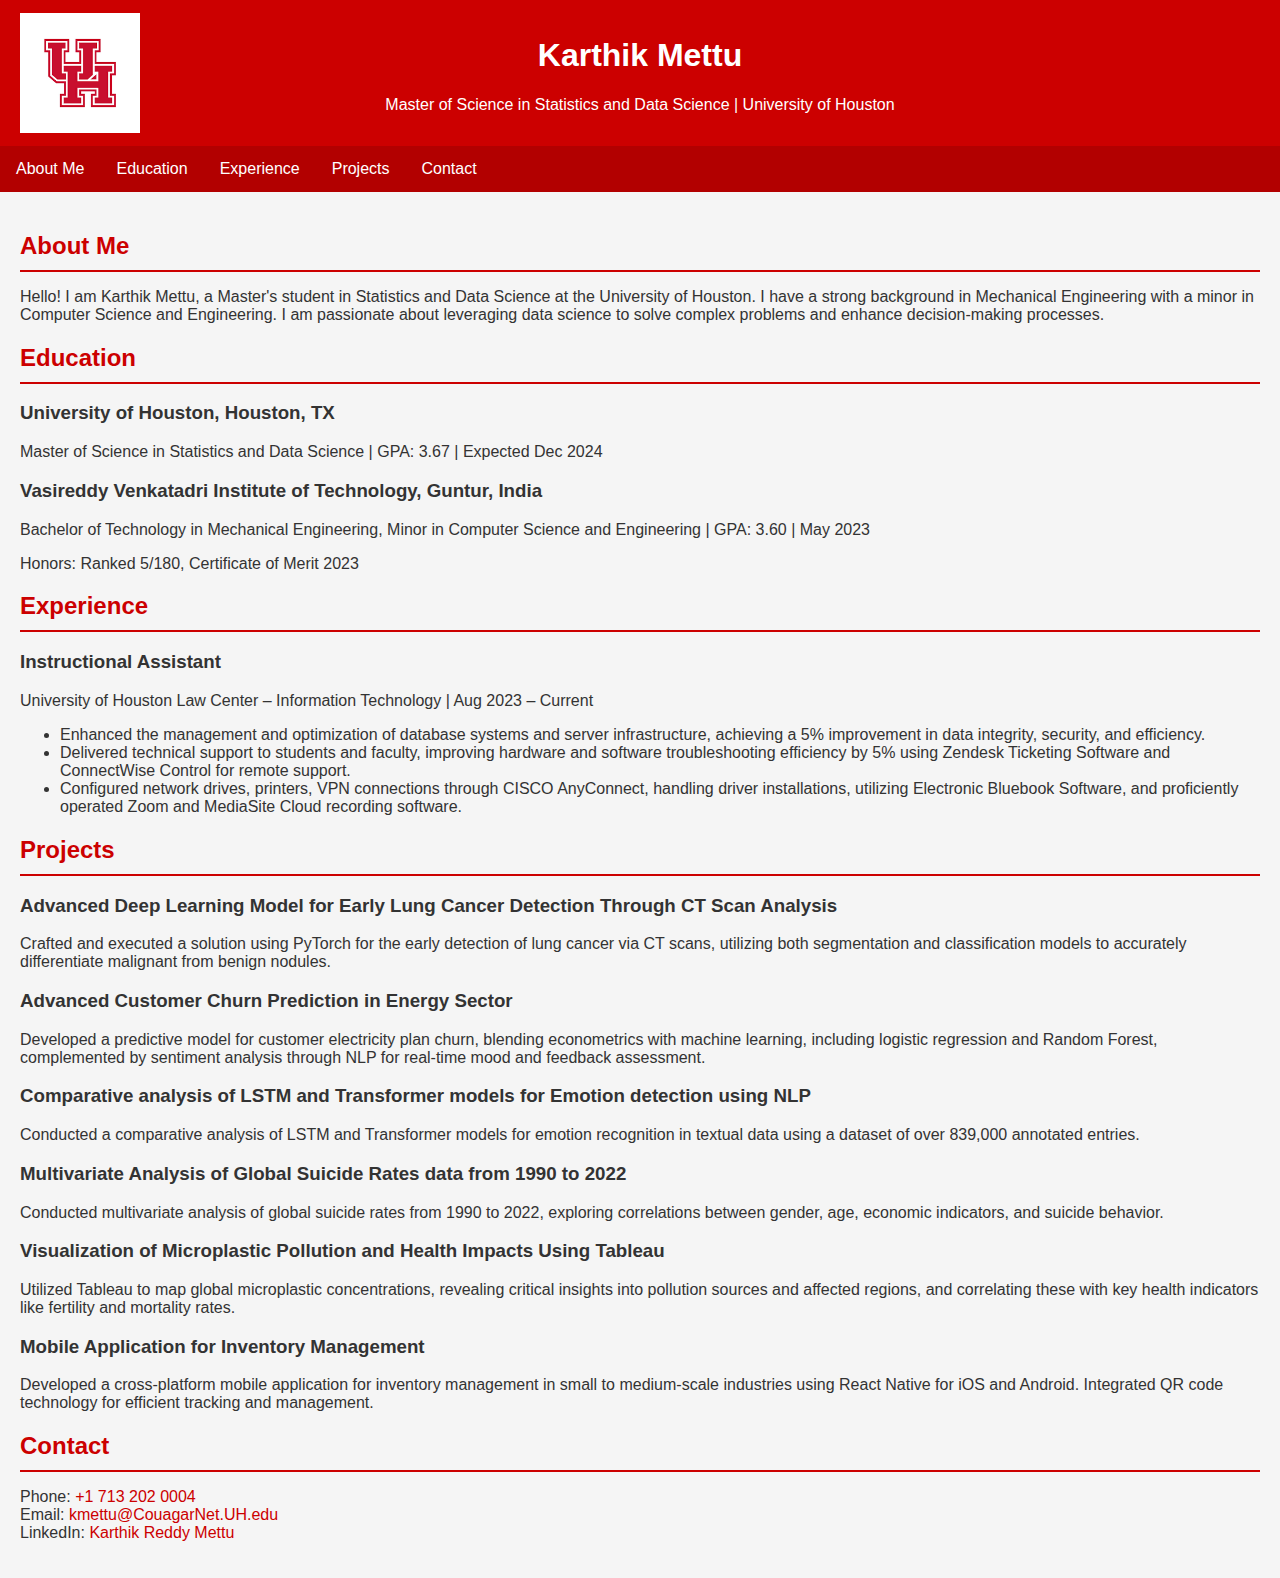
==== index.html @ f7487ea2 "Update index.html" ====
<!DOCTYPE html>
<html lang="en">
<head>
    <meta charset="UTF-8">
    <meta name="viewport" content="width=device-width, initial-scale=1.0">
    <title>Karthik Mettu - Personal Webpage</title>
    <style>
        body {
            font-family: Arial, sans-serif;
            margin: 0;
            padding: 0;
            background-color: #f5f5f5;
            color: #333;
        }
        header {
            background-color: #cc0000;
            color: #fff;
            padding: 1em 0;
            text-align: center;
            position: relative;
        }
        header img {
            max-width: 120px;
            position: absolute;
            left: 20px;
            top: 50%;
            transform: translateY(-50%);
        }
        nav {
            background-color: #b20000;
            overflow: hidden;
        }
        nav a {
            float: left;
            display: block;
            color: #fff;
            text-align: center;
            padding: 14px 16px;
            text-decoration: none;
        }
        nav a:hover {
            background-color: #dd0000;
        }
        .container {
            padding: 20px;
        }
        .section-title {
            color: #cc0000;
            border-bottom: 2px solid #cc0000;
            padding-bottom: 10px;
            margin-bottom: 10px;
        }
        .contact-info a {
            color: #cc0000;
            text-decoration: none;
        }
        .contact-info a:hover {
            text-decoration: underline;
        }
    </style>
</head>
<body>
    <header>
        <img src="/UH_LOGO.png" alt="University of Houston Logo">
        <h1>Karthik Mettu</h1>
        <p>Master of Science in Statistics and Data Science | University of Houston</p>
    </header>
    <nav>
        <a href="#about">About Me</a>
        <a href="#education">Education</a>
        <a href="#experience">Experience</a>
        <a href="#projects">Projects</a>
        <a href="#contact">Contact</a>
    </nav>
    <div class="container">
        <section id="about">
            <h2 class="section-title">About Me</h2>
            <p>Hello! I am Karthik Mettu, a Master's student in Statistics and Data Science at the University of Houston. I have a strong background in Mechanical Engineering with a minor in Computer Science and Engineering. I am passionate about leveraging data science to solve complex problems and enhance decision-making processes.</p>
        </section>
        <section id="education">
            <h2 class="section-title">Education</h2>
            <h3>University of Houston, Houston, TX</h3>
            <p>Master of Science in Statistics and Data Science | GPA: 3.67 | Expected Dec 2024</p>
            <h3>Vasireddy Venkatadri Institute of Technology, Guntur, India</h3>
            <p>Bachelor of Technology in Mechanical Engineering, Minor in Computer Science and Engineering | GPA: 3.60 | May 2023</p>
            <p>Honors: Ranked 5/180, Certificate of Merit 2023</p>
        </section>
        <section id="experience">
            <h2 class="section-title">Experience</h2>
            <h3>Instructional Assistant</h3>
            <p>University of Houston Law Center – Information Technology | Aug 2023 – Current</p>
            <ul>
                <li>Enhanced the management and optimization of database systems and server infrastructure, achieving a 5% improvement in data integrity, security, and efficiency.</li>
                <li>Delivered technical support to students and faculty, improving hardware and software troubleshooting efficiency by 5% using Zendesk Ticketing Software and ConnectWise Control for remote support.</li>
                <li>Configured network drives, printers, VPN connections through CISCO AnyConnect, handling driver installations, utilizing Electronic Bluebook Software, and proficiently operated Zoom and MediaSite Cloud recording software.</li>
            </ul>
        </section>
        <section id="projects">
            <h2 class="section-title">Projects</h2>
            <h3>Advanced Deep Learning Model for Early Lung Cancer Detection Through CT Scan Analysis</h3>
            <p>Crafted and executed a solution using PyTorch for the early detection of lung cancer via CT scans, utilizing both segmentation and classification models to accurately differentiate malignant from benign nodules.</p>
            <h3>Advanced Customer Churn Prediction in Energy Sector</h3>
            <p>Developed a predictive model for customer electricity plan churn, blending econometrics with machine learning, including logistic regression and Random Forest, complemented by sentiment analysis through NLP for real-time mood and feedback assessment.</p>
            <h3>Comparative analysis of LSTM and Transformer models for Emotion detection using NLP</h3>
            <p>Conducted a comparative analysis of LSTM and Transformer models for emotion recognition in textual data using a dataset of over 839,000 annotated entries.</p>
            <h3>Multivariate Analysis of Global Suicide Rates data from 1990 to 2022</h3>
            <p>Conducted multivariate analysis of global suicide rates from 1990 to 2022, exploring correlations between gender, age, economic indicators, and suicide behavior.</p>
            <h3>Visualization of Microplastic Pollution and Health Impacts Using Tableau</h3>
            <p>Utilized Tableau to map global microplastic concentrations, revealing critical insights into pollution sources and affected regions, and correlating these with key health indicators like fertility and mortality rates.</p>
            <h3>Mobile Application for Inventory Management</h3>
            <p>Developed a cross-platform mobile application for inventory management in small to medium-scale industries using React Native for iOS and Android. Integrated QR code technology for efficient tracking and management.</p>
        </section>
        <section id="contact">
            <h2 class="section-title">Contact</h2>
            <p class="contact-info">
                Phone: <a href="tel:+17132020004">+1 713 202 0004</a><br>
                Email: <a href="mailto:kmettu@CouagarNet.UH.edu">kmettu@CouagarNet.UH.edu</a><br>
                LinkedIn: <a href="https://www.linkedin.com/in/karthik-reddy-mettu-62b419192/" target="_blank">Karthik Reddy Mettu</a>
            </p>
        </section>
    </div>
</body>
</html>
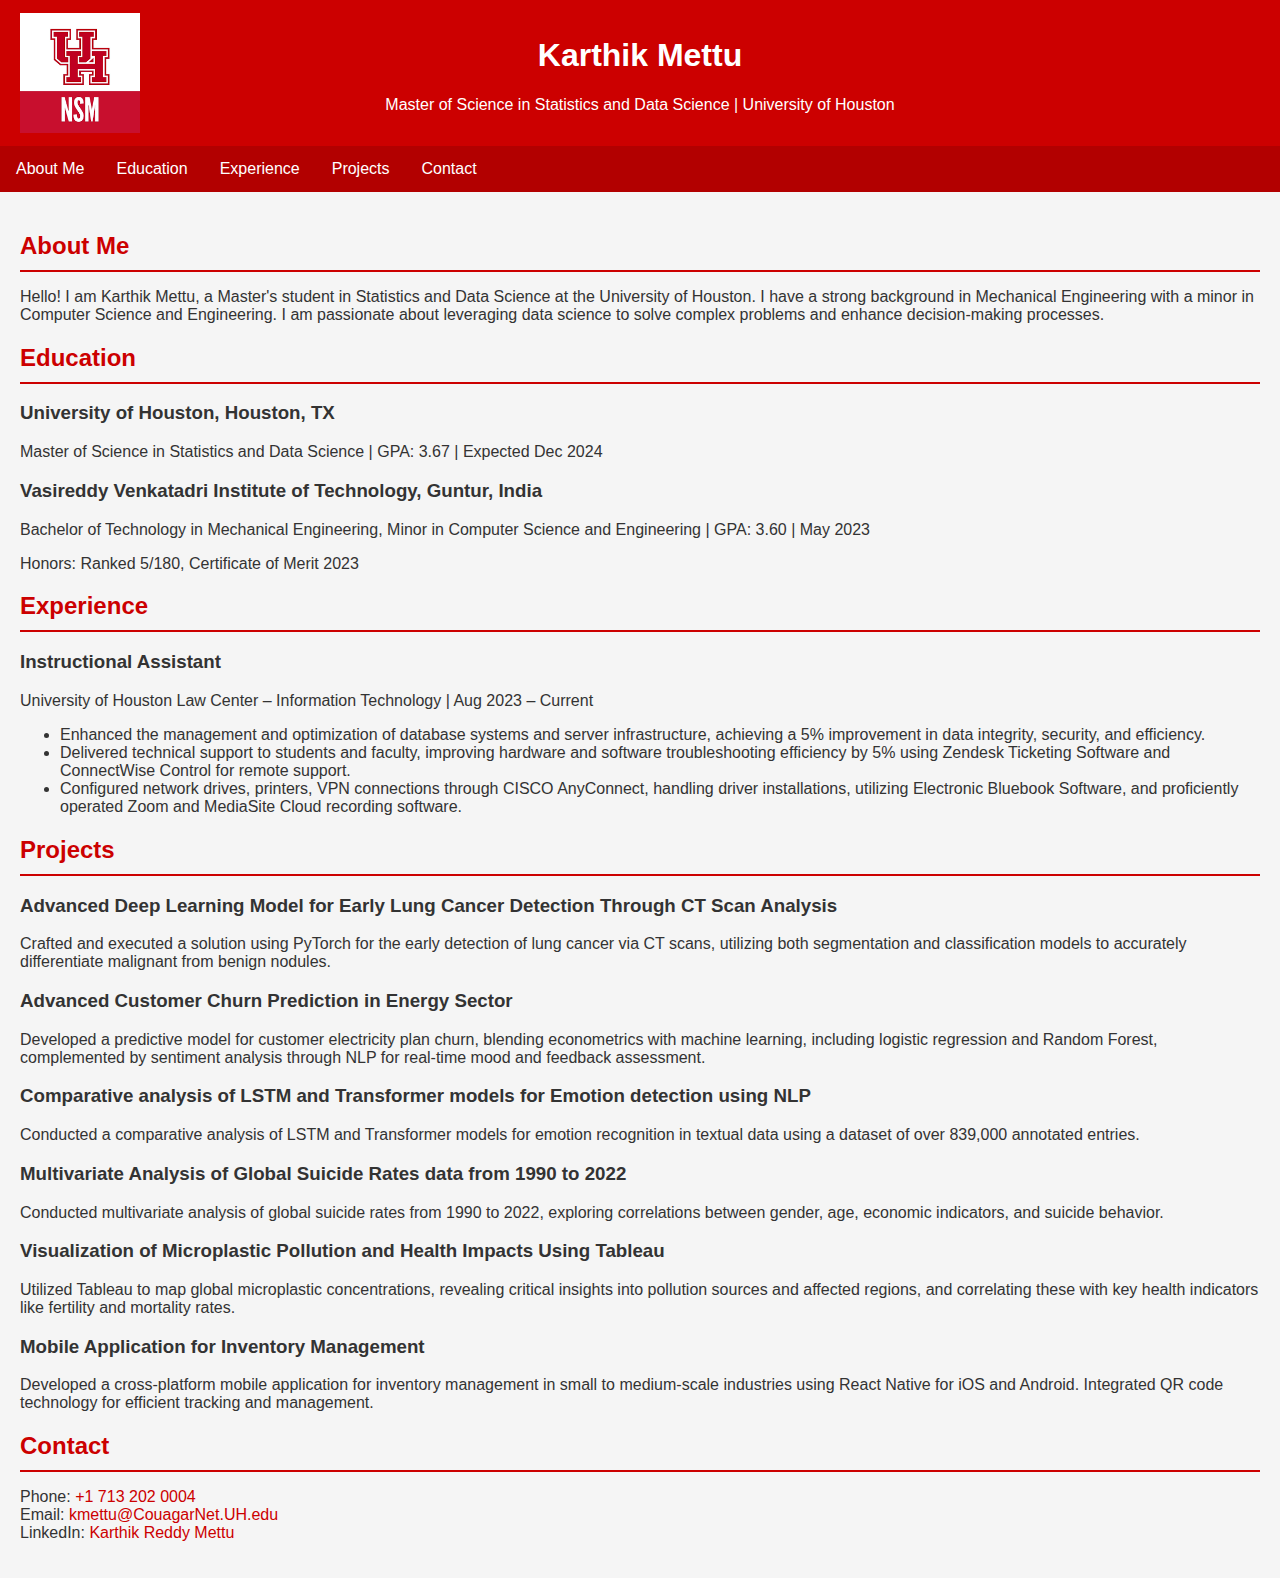
==== commit 67bdaed5: "Update index.html" ====
--- a/index.html
+++ b/index.html
@@ -61,7 +61,7 @@
 </head>
 <body>
     <header>
-        <img src="/UH_LOGO.png" alt="University of Houston Logo">
+        <img src="NSM_Logo.png" alt="UH NSM Logo">
         <h1>Karthik Mettu</h1>
         <p>Master of Science in Statistics and Data Science | University of Houston</p>
     </header>
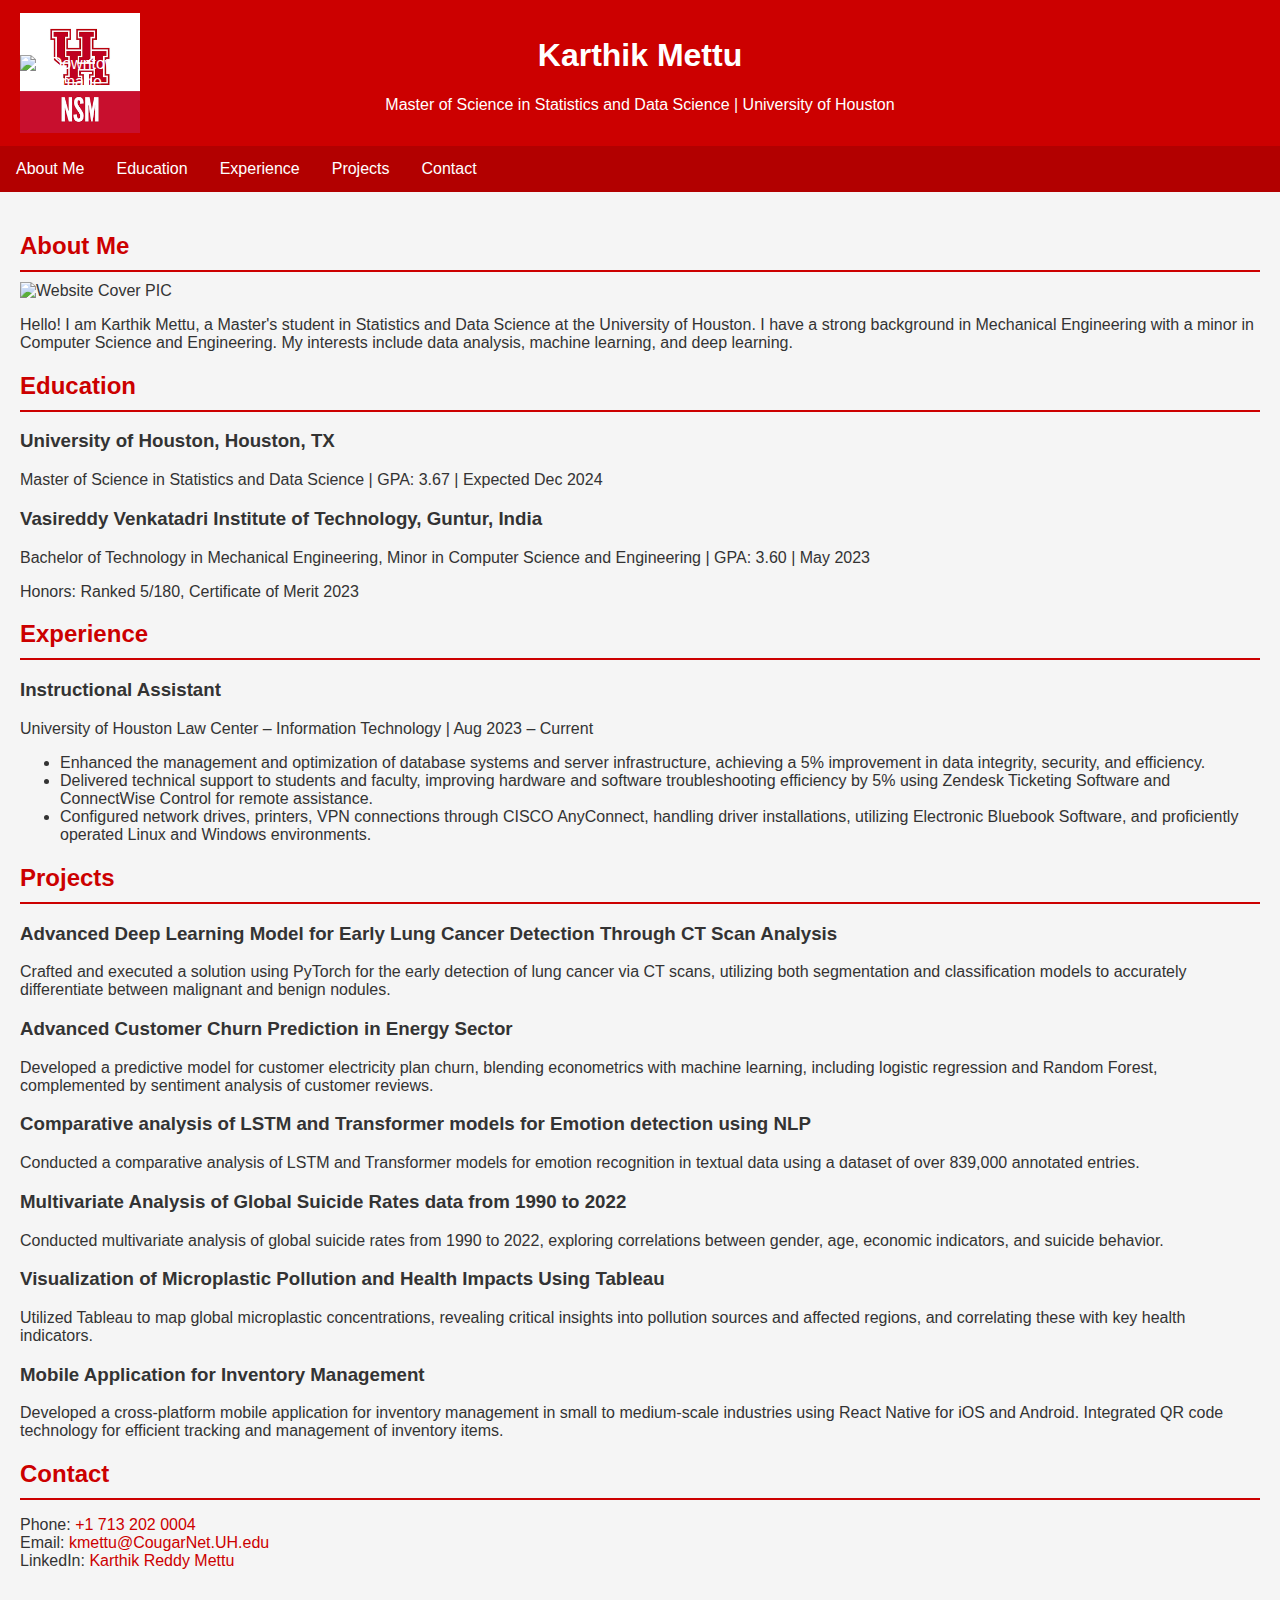
==== commit 93602aea: "Update index.html" ====
--- a/index.html
+++ b/index.html
@@ -25,6 +25,10 @@
             left: 20px;
             top: 50%;
             transform: translateY(-50%);
+        }
+        .cover-pic {
+            width: 100%;
+            height: auto;
         }
         nav {
             background-color: #b20000;
@@ -64,6 +68,7 @@
         <img src="NSM_Logo.png" alt="UH NSM Logo">
         <h1>Karthik Mettu</h1>
         <p>Master of Science in Statistics and Data Science | University of Houston</p>
+        <img src="Downtown_image.jpg" alt="Downtown image">
     </header>
     <nav>
         <a href="#about">About Me</a>
@@ -75,7 +80,8 @@
     <div class="container">
         <section id="about">
             <h2 class="section-title">About Me</h2>
-            <p>Hello! I am Karthik Mettu, a Master's student in Statistics and Data Science at the University of Houston. I have a strong background in Mechanical Engineering with a minor in Computer Science and Engineering. I am passionate about leveraging data science to solve complex problems and enhance decision-making processes.</p>
+            <img src="Website_Cover_PIC.jpg" alt="Website Cover PIC" class="cover-pic">
+            <p>Hello! I am Karthik Mettu, a Master's student in Statistics and Data Science at the University of Houston. I have a strong background in Mechanical Engineering with a minor in Computer Science and Engineering. My interests include data analysis, machine learning, and deep learning.</p>
         </section>
         <section id="education">
             <h2 class="section-title">Education</h2>
@@ -91,30 +97,30 @@
             <p>University of Houston Law Center – Information Technology | Aug 2023 – Current</p>
             <ul>
                 <li>Enhanced the management and optimization of database systems and server infrastructure, achieving a 5% improvement in data integrity, security, and efficiency.</li>
-                <li>Delivered technical support to students and faculty, improving hardware and software troubleshooting efficiency by 5% using Zendesk Ticketing Software and ConnectWise Control for remote support.</li>
-                <li>Configured network drives, printers, VPN connections through CISCO AnyConnect, handling driver installations, utilizing Electronic Bluebook Software, and proficiently operated Zoom and MediaSite Cloud recording software.</li>
+                <li>Delivered technical support to students and faculty, improving hardware and software troubleshooting efficiency by 5% using Zendesk Ticketing Software and ConnectWise Control for remote assistance.</li>
+                <li>Configured network drives, printers, VPN connections through CISCO AnyConnect, handling driver installations, utilizing Electronic Bluebook Software, and proficiently operated Linux and Windows environments.</li>
             </ul>
         </section>
         <section id="projects">
             <h2 class="section-title">Projects</h2>
             <h3>Advanced Deep Learning Model for Early Lung Cancer Detection Through CT Scan Analysis</h3>
-            <p>Crafted and executed a solution using PyTorch for the early detection of lung cancer via CT scans, utilizing both segmentation and classification models to accurately differentiate malignant from benign nodules.</p>
+            <p>Crafted and executed a solution using PyTorch for the early detection of lung cancer via CT scans, utilizing both segmentation and classification models to accurately differentiate between malignant and benign nodules.</p>
             <h3>Advanced Customer Churn Prediction in Energy Sector</h3>
-            <p>Developed a predictive model for customer electricity plan churn, blending econometrics with machine learning, including logistic regression and Random Forest, complemented by sentiment analysis through NLP for real-time mood and feedback assessment.</p>
+            <p>Developed a predictive model for customer electricity plan churn, blending econometrics with machine learning, including logistic regression and Random Forest, complemented by sentiment analysis of customer reviews.</p>
             <h3>Comparative analysis of LSTM and Transformer models for Emotion detection using NLP</h3>
             <p>Conducted a comparative analysis of LSTM and Transformer models for emotion recognition in textual data using a dataset of over 839,000 annotated entries.</p>
             <h3>Multivariate Analysis of Global Suicide Rates data from 1990 to 2022</h3>
             <p>Conducted multivariate analysis of global suicide rates from 1990 to 2022, exploring correlations between gender, age, economic indicators, and suicide behavior.</p>
             <h3>Visualization of Microplastic Pollution and Health Impacts Using Tableau</h3>
-            <p>Utilized Tableau to map global microplastic concentrations, revealing critical insights into pollution sources and affected regions, and correlating these with key health indicators like fertility and mortality rates.</p>
+            <p>Utilized Tableau to map global microplastic concentrations, revealing critical insights into pollution sources and affected regions, and correlating these with key health indicators.</p>
             <h3>Mobile Application for Inventory Management</h3>
-            <p>Developed a cross-platform mobile application for inventory management in small to medium-scale industries using React Native for iOS and Android. Integrated QR code technology for efficient tracking and management.</p>
+            <p>Developed a cross-platform mobile application for inventory management in small to medium-scale industries using React Native for iOS and Android. Integrated QR code technology for efficient tracking and management of inventory items.</p>
         </section>
         <section id="contact">
             <h2 class="section-title">Contact</h2>
             <p class="contact-info">
                 Phone: <a href="tel:+17132020004">+1 713 202 0004</a><br>
-                Email: <a href="mailto:kmettu@CouagarNet.UH.edu">kmettu@CouagarNet.UH.edu</a><br>
+                Email: <a href="mailto:kmettu@CougarNet.UH.edu">kmettu@CougarNet.UH.edu</a><br>
                 LinkedIn: <a href="https://www.linkedin.com/in/karthik-reddy-mettu-62b419192/" target="_blank">Karthik Reddy Mettu</a>
             </p>
         </section>
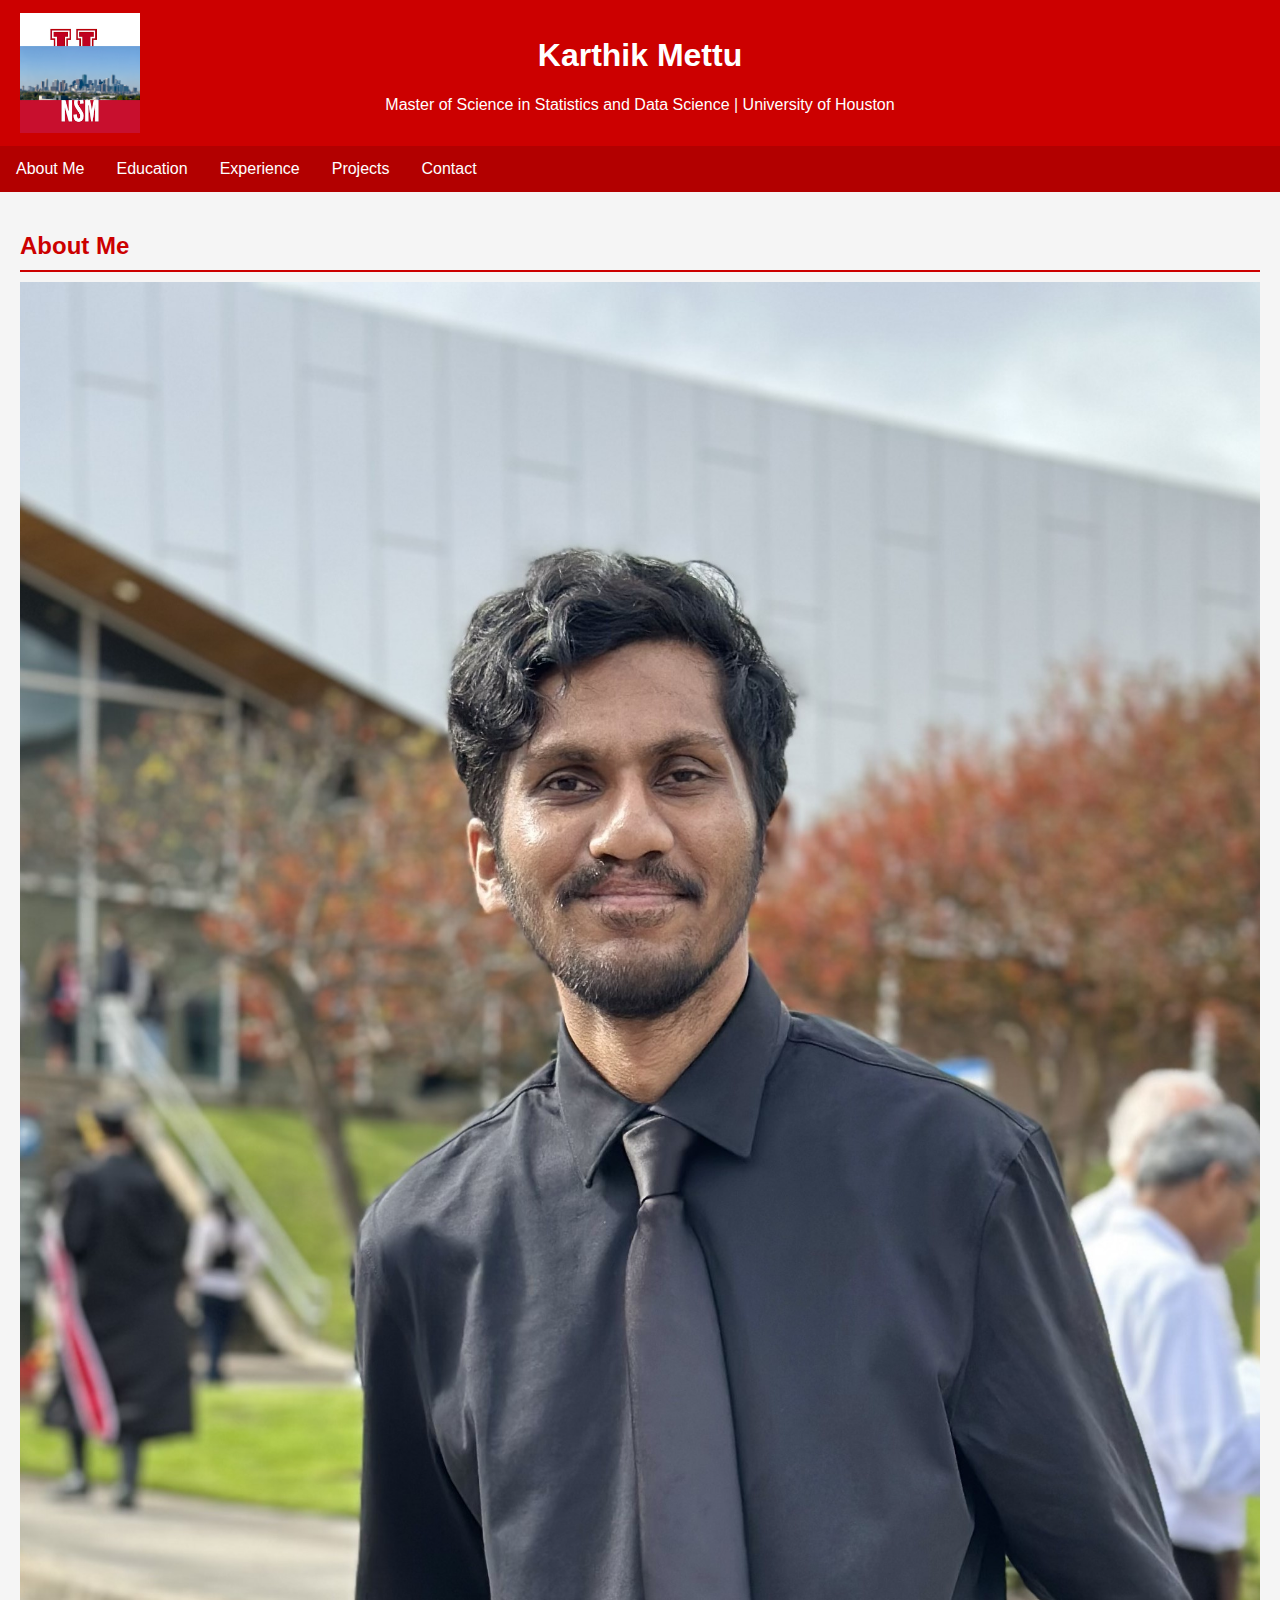
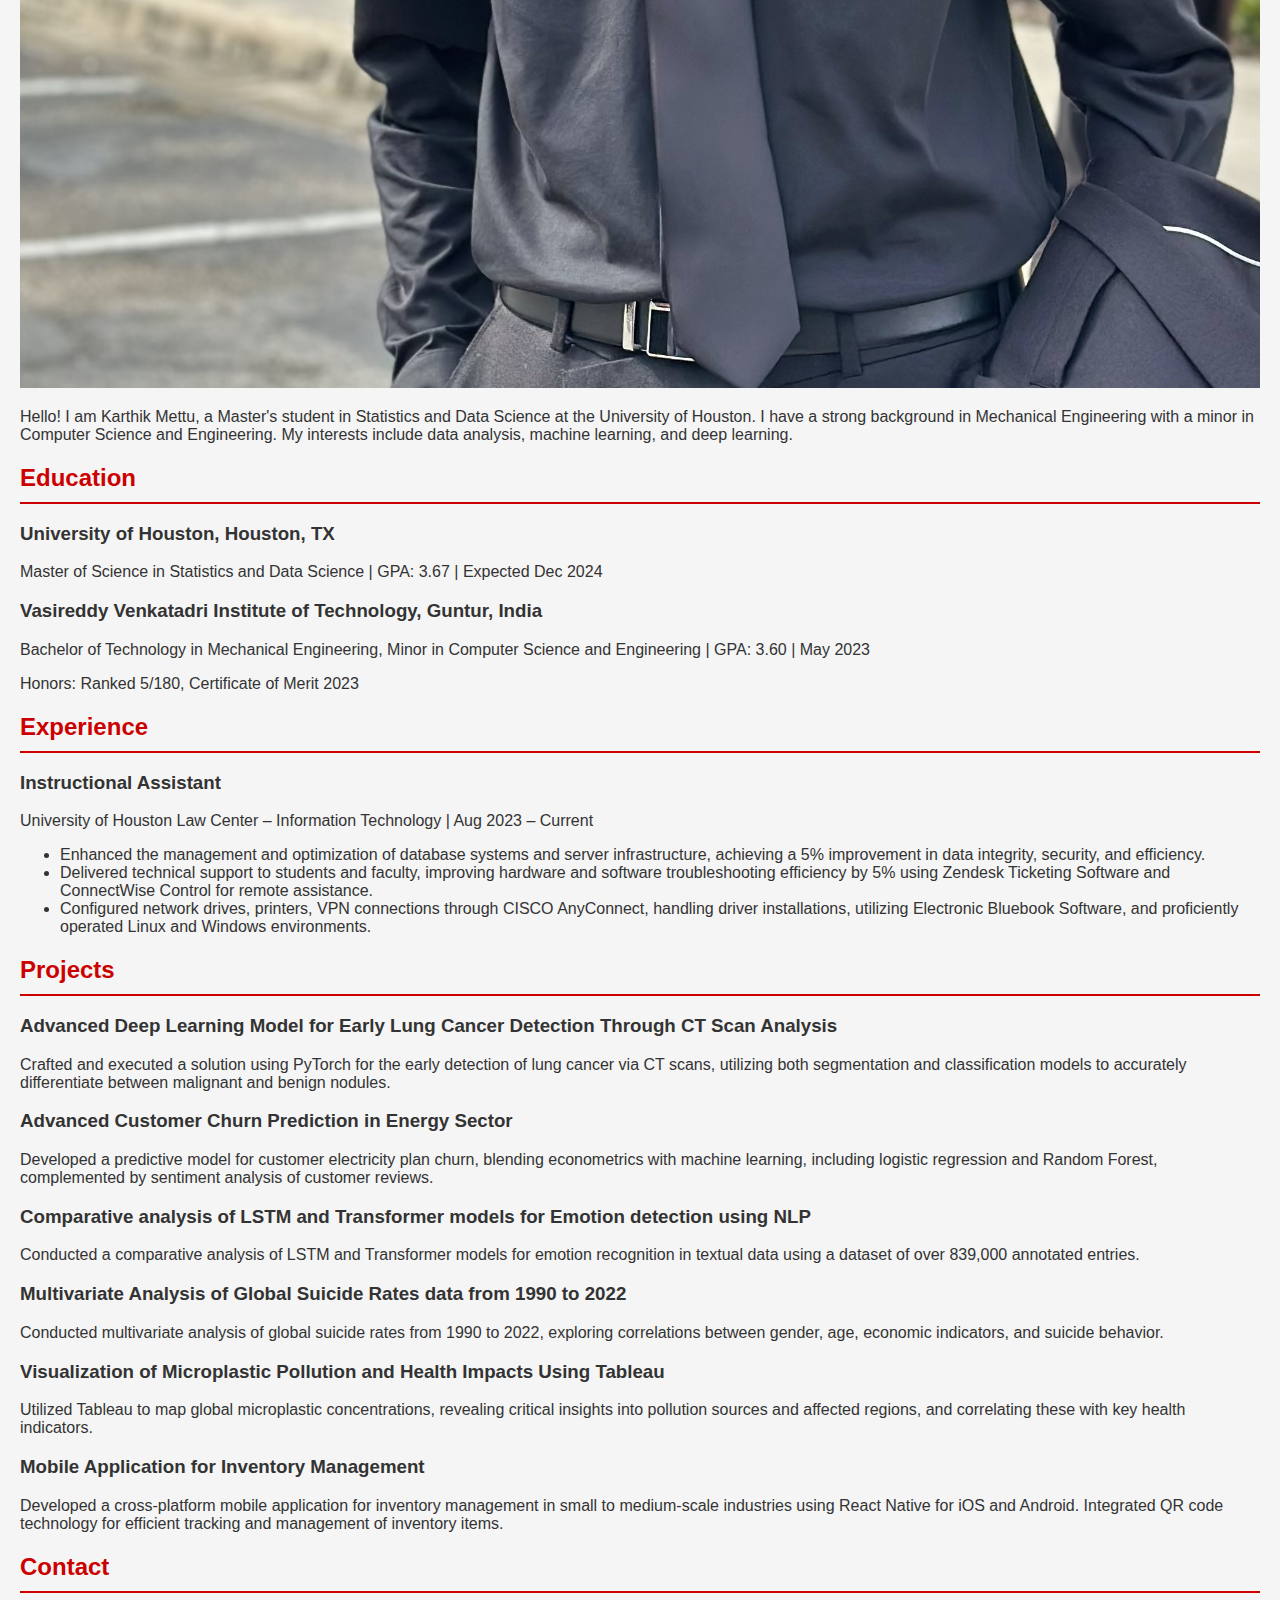
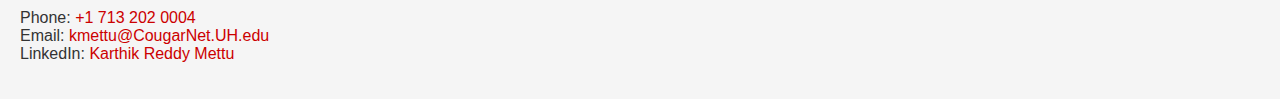
==== commit f4755d23: "Update index.html" ====
--- a/index.html
+++ b/index.html
@@ -68,7 +68,7 @@
         <img src="NSM_Logo.png" alt="UH NSM Logo">
         <h1>Karthik Mettu</h1>
         <p>Master of Science in Statistics and Data Science | University of Houston</p>
-        <img src="Downtown_image.jpg" alt="Downtown image">
+        <img src="Downtown_Houston_Click.jpg" alt="Downtown image">
     </header>
     <nav>
         <a href="#about">About Me</a>
@@ -80,7 +80,7 @@
     <div class="container">
         <section id="about">
             <h2 class="section-title">About Me</h2>
-            <img src="Website_Cover_PIC.jpg" alt="Website Cover PIC" class="cover-pic">
+            <img src="Website_Cover_Pic.jpg" alt="Website Cover PIC" class="cover-pic">
             <p>Hello! I am Karthik Mettu, a Master's student in Statistics and Data Science at the University of Houston. I have a strong background in Mechanical Engineering with a minor in Computer Science and Engineering. My interests include data analysis, machine learning, and deep learning.</p>
         </section>
         <section id="education">
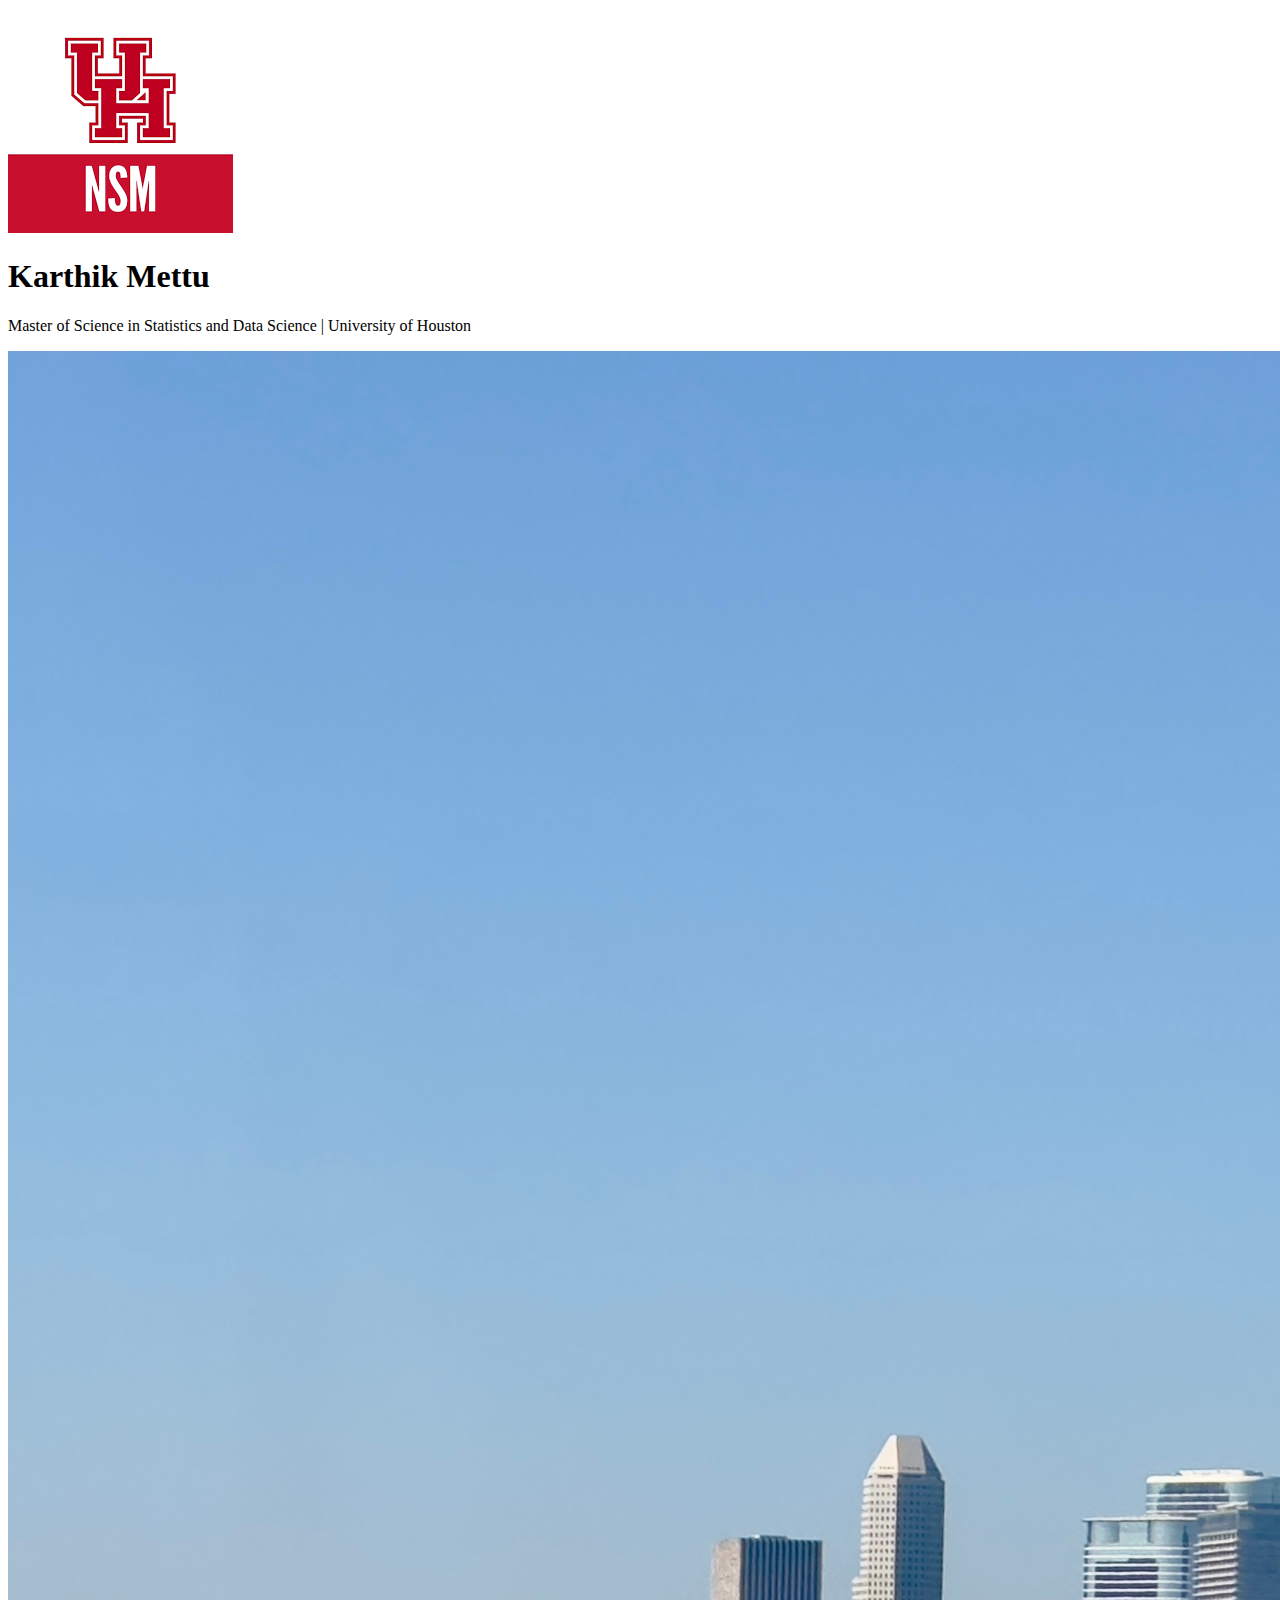
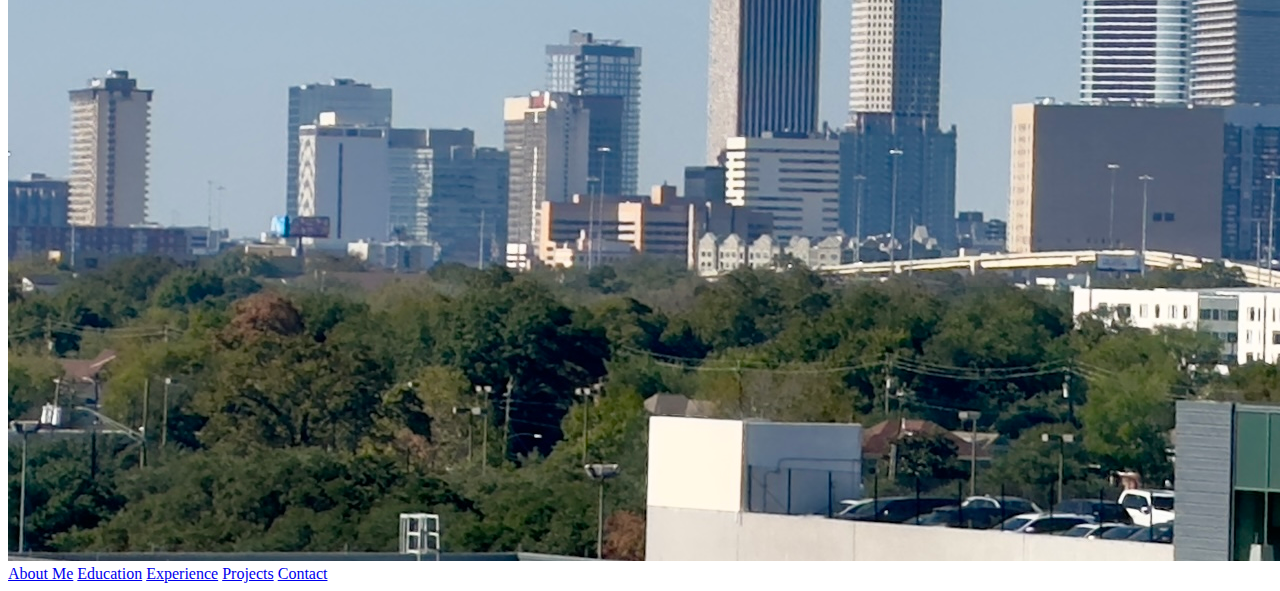
==== commit 1706a8b9: "Update index.html" ====
--- a/index.html
+++ b/index.html
@@ -4,71 +4,18 @@
     <meta charset="UTF-8">
     <meta name="viewport" content="width=device-width, initial-scale=1.0">
     <title>Karthik Mettu - Personal Webpage</title>
-    <style>
-        body {
-            font-family: Arial, sans-serif;
-            margin: 0;
-            padding: 0;
-            background-color: #f5f5f5;
-            color: #333;
-        }
-        header {
-            background-color: #cc0000;
-            color: #fff;
-            padding: 1em 0;
-            text-align: center;
-            position: relative;
-        }
-        header img {
-            max-width: 120px;
-            position: absolute;
-            left: 20px;
-            top: 50%;
-            transform: translateY(-50%);
-        }
-        .cover-pic {
-            width: 100%;
-            height: auto;
-        }
-        nav {
-            background-color: #b20000;
-            overflow: hidden;
-        }
-        nav a {
-            float: left;
-            display: block;
-            color: #fff;
-            text-align: center;
-            padding: 14px 16px;
-            text-decoration: none;
-        }
-        nav a:hover {
-            background-color: #dd0000;
-        }
-        .container {
-            padding: 20px;
-        }
-        .section-title {
-            color: #cc0000;
-            border-bottom: 2px solid #cc0000;
-            padding-bottom: 10px;
-            margin-bottom: 10px;
-        }
-        .contact-info a {
-            color: #cc0000;
-            text-decoration: none;
-        }
-        .contact-info a:hover {
-            text-decoration: underline;
-        }
-    </style>
+    <link rel="stylesheet" href="styles.css">
 </head>
 <body>
     <header>
-        <img src="NSM_Logo.png" alt="UH NSM Logo">
-        <h1>Karthik Mettu</h1>
-        <p>Master of Science in Statistics and Data Science | University of Houston</p>
-        <img src="Downtown_Houston_Click.jpg" alt="Downtown image">
+        <div class="header-content">
+            <img src="NSM_Logo.png" alt="UH NSM Logo" id="logo">
+            <div>
+                <h1>Karthik Mettu</h1>
+                <p>Master of Science in Statistics and Data Science | University of Houston</p>
+            </div>
+            <img src="Downtown_Houston_Click.jpg" alt="Downtown image" id="downtown">
+        </div>
     </header>
     <nav>
         <a href="#about">About Me</a>
@@ -78,52 +25,8 @@
         <a href="#contact">Contact</a>
     </nav>
     <div class="container">
-        <section id="about">
-            <h2 class="section-title">About Me</h2>
-            <img src="Website_Cover_Pic.jpg" alt="Website Cover PIC" class="cover-pic">
-            <p>Hello! I am Karthik Mettu, a Master's student in Statistics and Data Science at the University of Houston. I have a strong background in Mechanical Engineering with a minor in Computer Science and Engineering. My interests include data analysis, machine learning, and deep learning.</p>
-        </section>
-        <section id="education">
-            <h2 class="section-title">Education</h2>
-            <h3>University of Houston, Houston, TX</h3>
-            <p>Master of Science in Statistics and Data Science | GPA: 3.67 | Expected Dec 2024</p>
-            <h3>Vasireddy Venkatadri Institute of Technology, Guntur, India</h3>
-            <p>Bachelor of Technology in Mechanical Engineering, Minor in Computer Science and Engineering | GPA: 3.60 | May 2023</p>
-            <p>Honors: Ranked 5/180, Certificate of Merit 2023</p>
-        </section>
-        <section id="experience">
-            <h2 class="section-title">Experience</h2>
-            <h3>Instructional Assistant</h3>
-            <p>University of Houston Law Center – Information Technology | Aug 2023 – Current</p>
-            <ul>
-                <li>Enhanced the management and optimization of database systems and server infrastructure, achieving a 5% improvement in data integrity, security, and efficiency.</li>
-                <li>Delivered technical support to students and faculty, improving hardware and software troubleshooting efficiency by 5% using Zendesk Ticketing Software and ConnectWise Control for remote assistance.</li>
-                <li>Configured network drives, printers, VPN connections through CISCO AnyConnect, handling driver installations, utilizing Electronic Bluebook Software, and proficiently operated Linux and Windows environments.</li>
-            </ul>
-        </section>
-        <section id="projects">
-            <h2 class="section-title">Projects</h2>
-            <h3>Advanced Deep Learning Model for Early Lung Cancer Detection Through CT Scan Analysis</h3>
-            <p>Crafted and executed a solution using PyTorch for the early detection of lung cancer via CT scans, utilizing both segmentation and classification models to accurately differentiate between malignant and benign nodules.</p>
-            <h3>Advanced Customer Churn Prediction in Energy Sector</h3>
-            <p>Developed a predictive model for customer electricity plan churn, blending econometrics with machine learning, including logistic regression and Random Forest, complemented by sentiment analysis of customer reviews.</p>
-            <h3>Comparative analysis of LSTM and Transformer models for Emotion detection using NLP</h3>
-            <p>Conducted a comparative analysis of LSTM and Transformer models for emotion recognition in textual data using a dataset of over 839,000 annotated entries.</p>
-            <h3>Multivariate Analysis of Global Suicide Rates data from 1990 to 2022</h3>
-            <p>Conducted multivariate analysis of global suicide rates from 1990 to 2022, exploring correlations between gender, age, economic indicators, and suicide behavior.</p>
-            <h3>Visualization of Microplastic Pollution and Health Impacts Using Tableau</h3>
-            <p>Utilized Tableau to map global microplastic concentrations, revealing critical insights into pollution sources and affected regions, and correlating these with key health indicators.</p>
-            <h3>Mobile Application for Inventory Management</h3>
-            <p>Developed a cross-platform mobile application for inventory management in small to medium-scale industries using React Native for iOS and Android. Integrated QR code technology for efficient tracking and management of inventory items.</p>
-        </section>
-        <section id="contact">
-            <h2 class="section-title">Contact</h2>
-            <p class="contact-info">
-                Phone: <a href="tel:+17132020004">+1 713 202 0004</a><br>
-                Email: <a href="mailto:kmettu@CougarNet.UH.edu">kmettu@CougarNet.UH.edu</a><br>
-                LinkedIn: <a href="https://www.linkedin.com/in/karthik-reddy-mettu-62b419192/" target="_blank">Karthik Reddy Mettu</a>
-            </p>
-        </section>
+        <!-- Other sections remain unchanged -->
     </div>
+    <script src="scripts.js"></script>
 </body>
 </html>
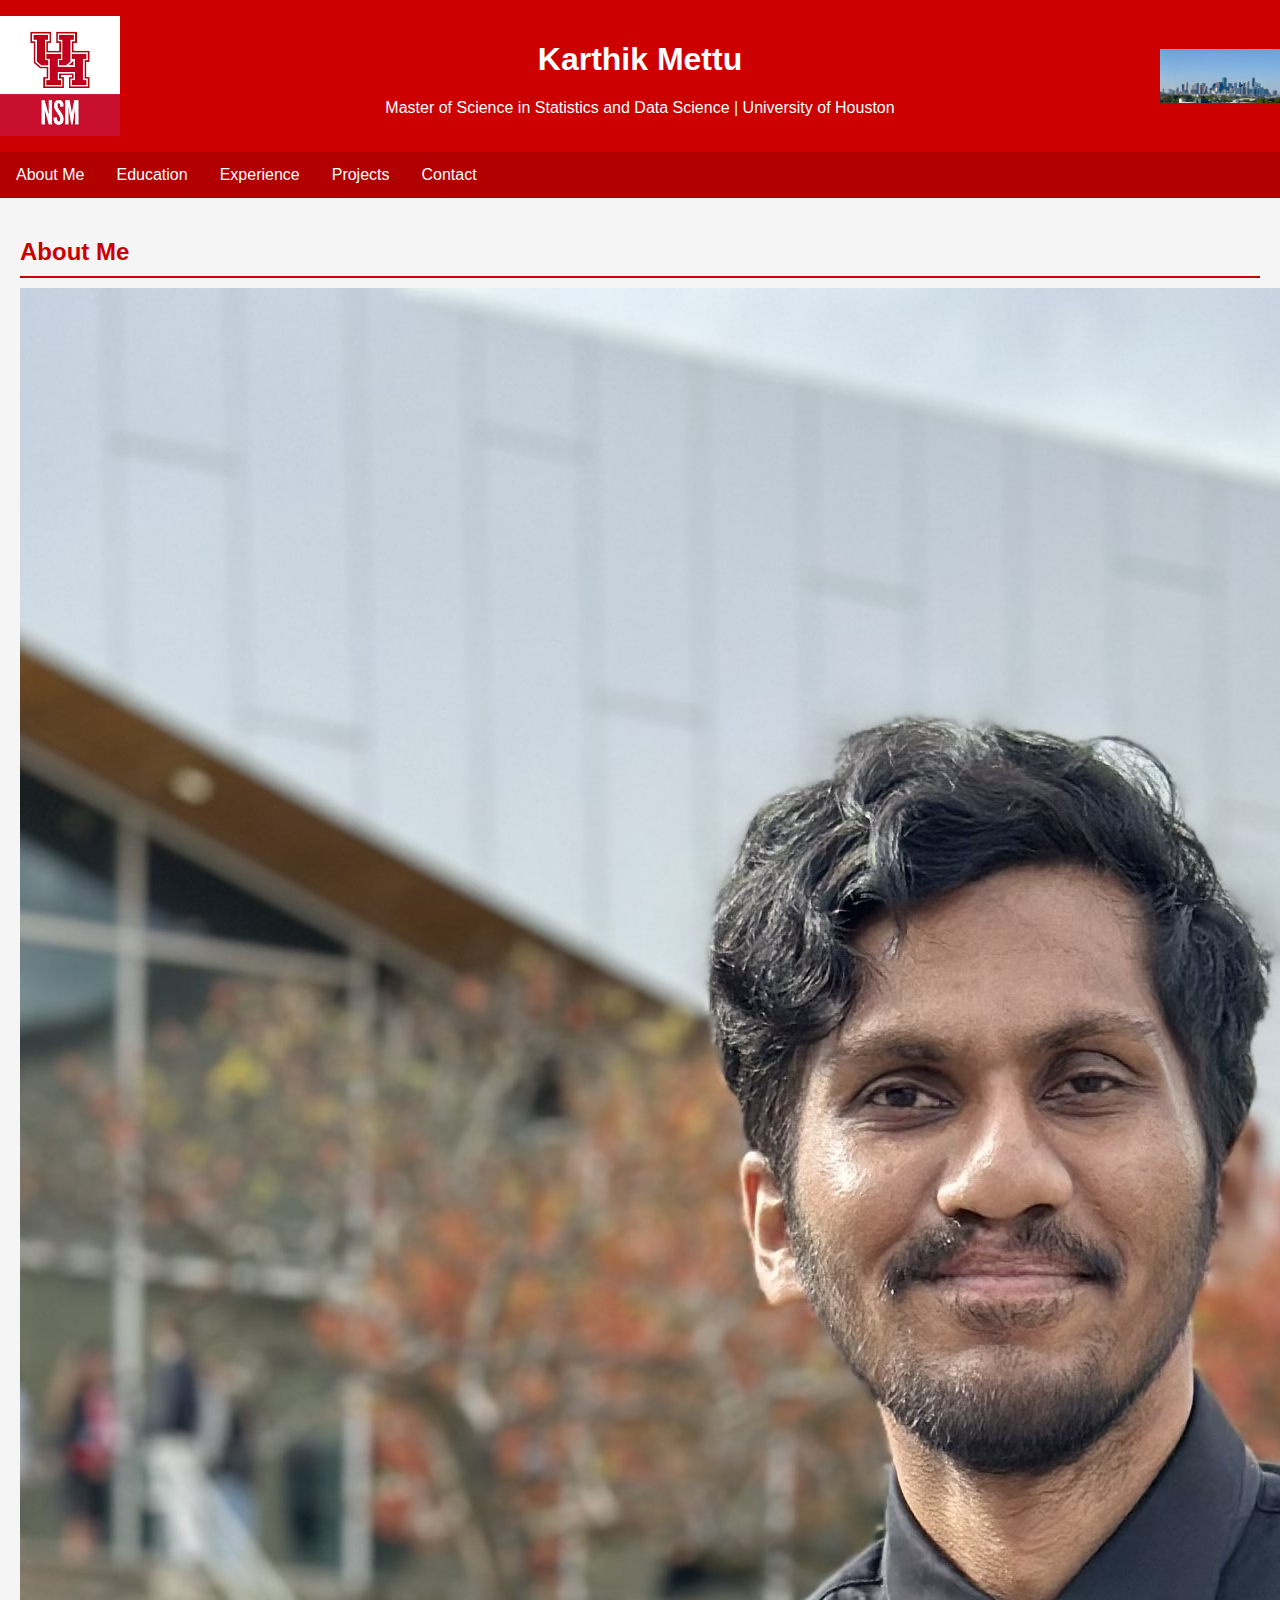
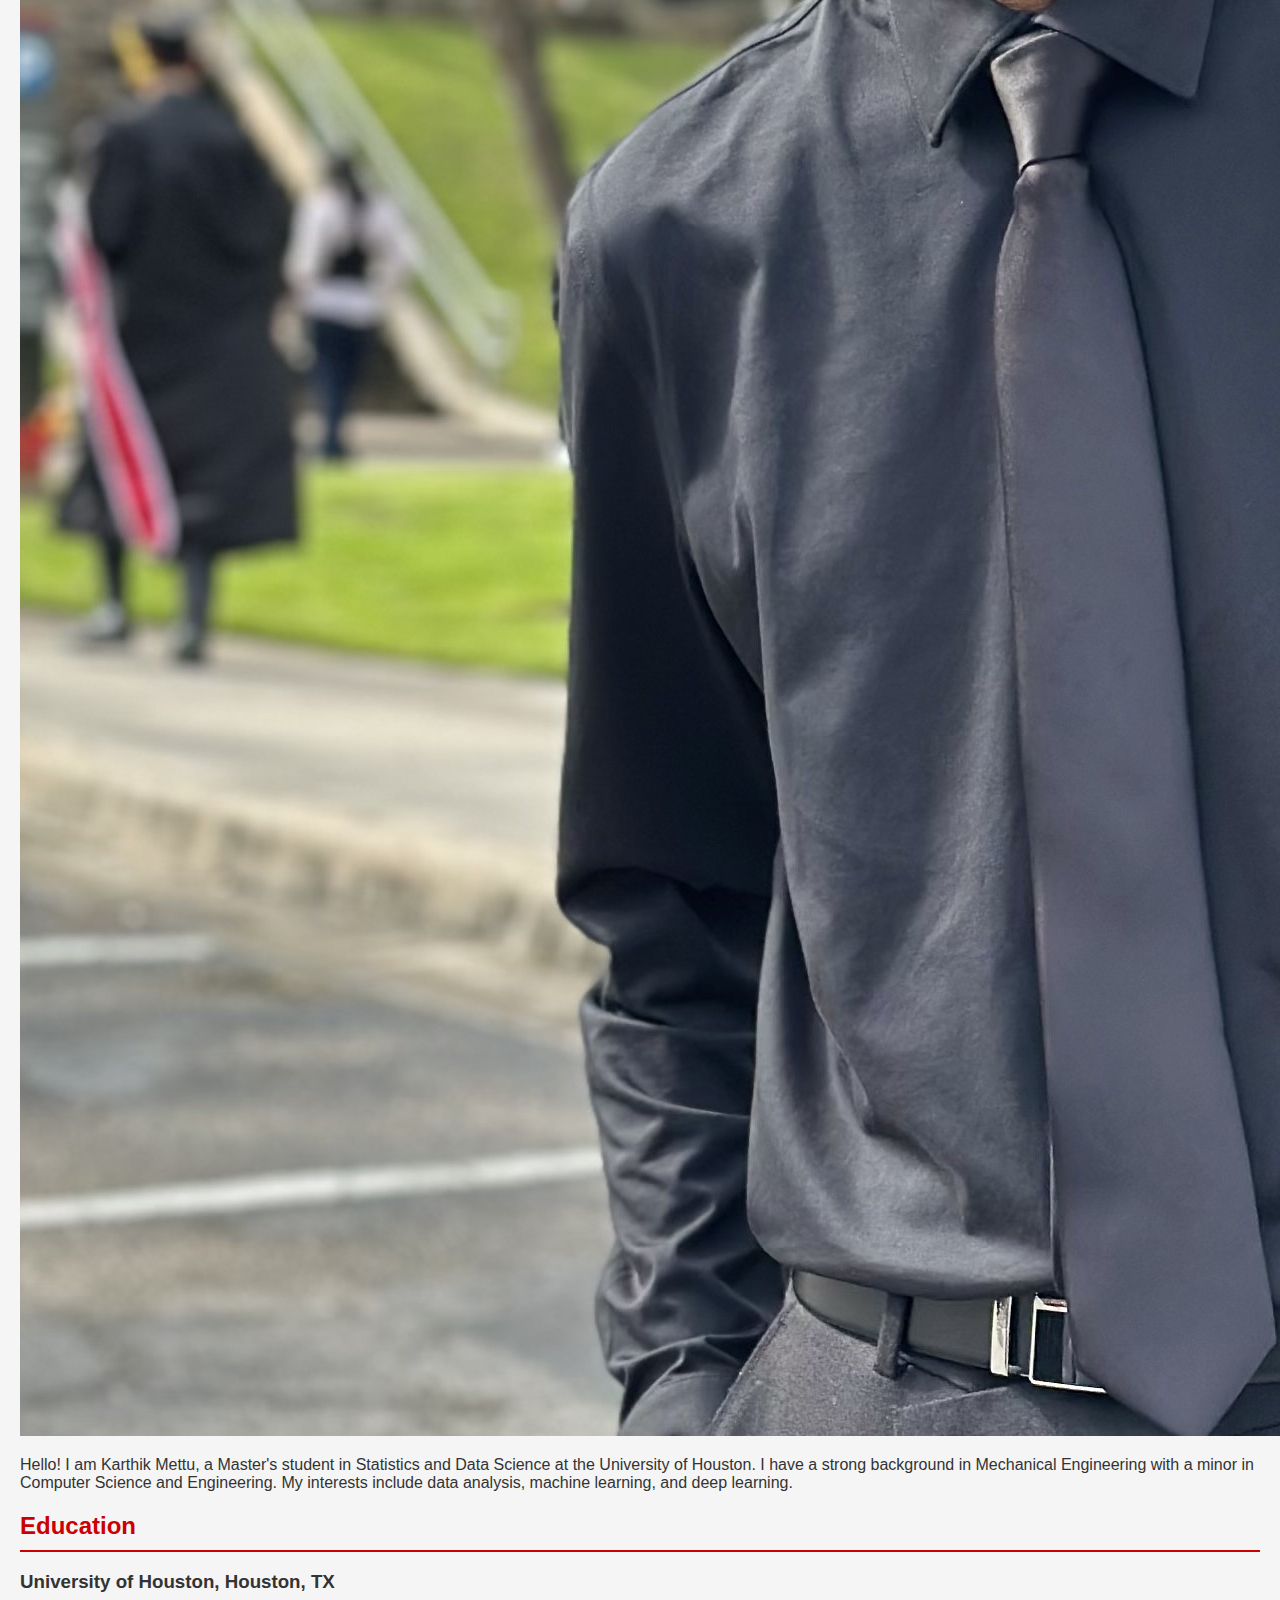
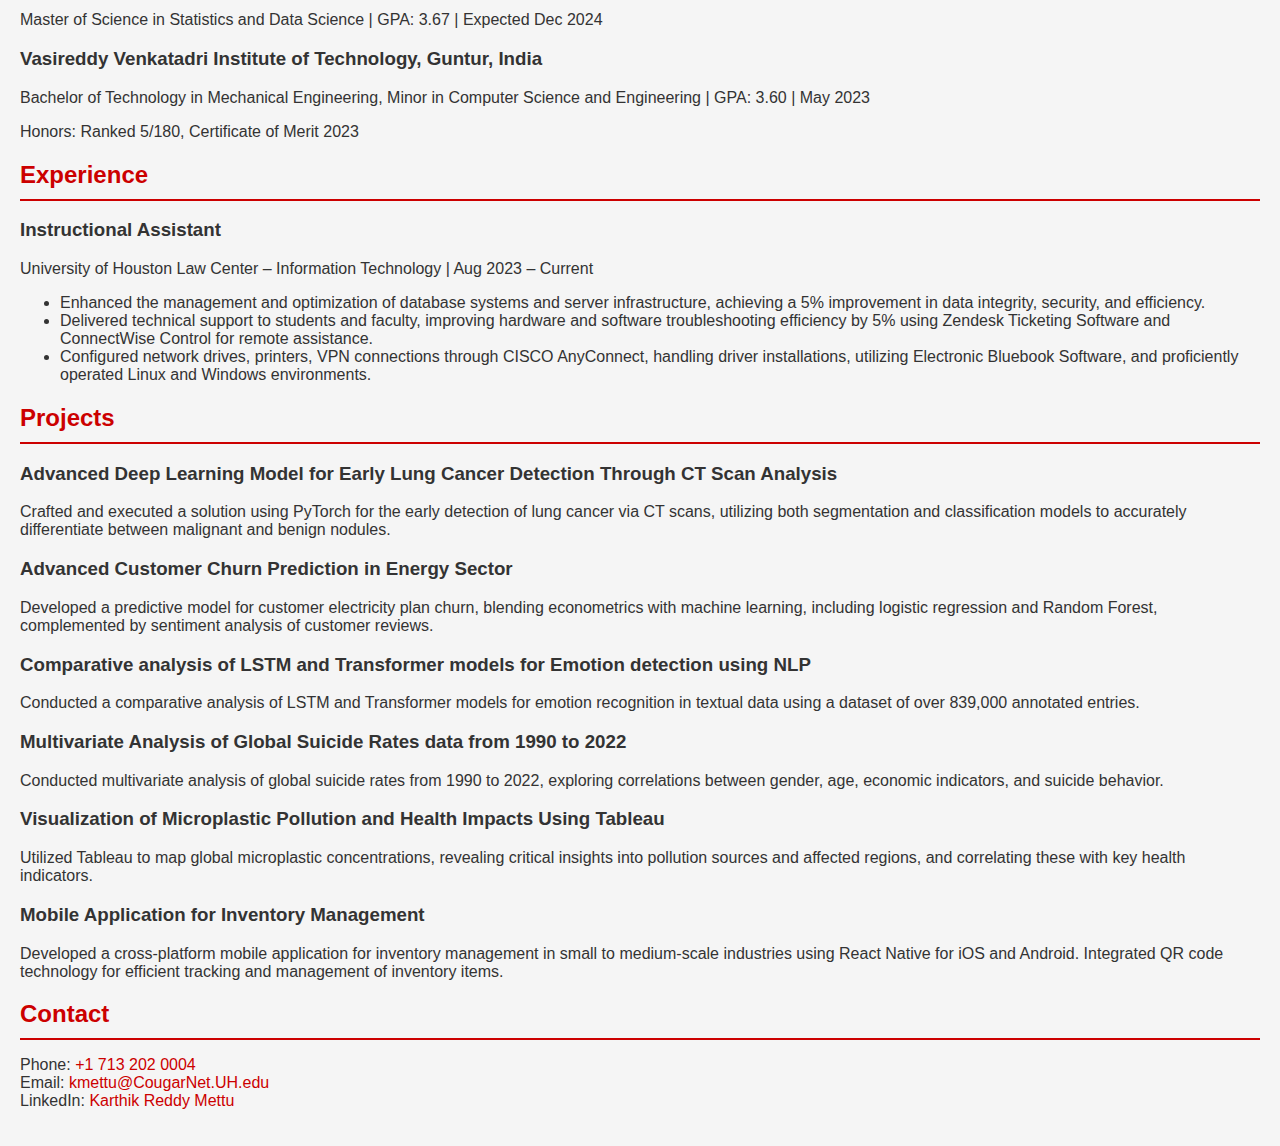
==== commit e946b0b9: "Update index.html" ====
--- a/index.html
+++ b/index.html
@@ -25,6 +25,52 @@
         <a href="#contact">Contact</a>
     </nav>
     <div class="container">
+             <section id="about">
+            <h2 class="section-title">About Me</h2>
+            <img src="Website_Cover_Pic.jpg" alt="Website Cover PIC" class="cover-pic">
+            <p>Hello! I am Karthik Mettu, a Master's student in Statistics and Data Science at the University of Houston. I have a strong background in Mechanical Engineering with a minor in Computer Science and Engineering. My interests include data analysis, machine learning, and deep learning.</p>
+        </section>
+        <section id="education">
+            <h2 class="section-title">Education</h2>
+            <h3>University of Houston, Houston, TX</h3>
+            <p>Master of Science in Statistics and Data Science | GPA: 3.67 | Expected Dec 2024</p>
+            <h3>Vasireddy Venkatadri Institute of Technology, Guntur, India</h3>
+            <p>Bachelor of Technology in Mechanical Engineering, Minor in Computer Science and Engineering | GPA: 3.60 | May 2023</p>
+            <p>Honors: Ranked 5/180, Certificate of Merit 2023</p>
+        </section>
+        <section id="experience">
+            <h2 class="section-title">Experience</h2>
+            <h3>Instructional Assistant</h3>
+            <p>University of Houston Law Center – Information Technology | Aug 2023 – Current</p>
+            <ul>
+                <li>Enhanced the management and optimization of database systems and server infrastructure, achieving a 5% improvement in data integrity, security, and efficiency.</li>
+                <li>Delivered technical support to students and faculty, improving hardware and software troubleshooting efficiency by 5% using Zendesk Ticketing Software and ConnectWise Control for remote assistance.</li>
+                <li>Configured network drives, printers, VPN connections through CISCO AnyConnect, handling driver installations, utilizing Electronic Bluebook Software, and proficiently operated Linux and Windows environments.</li>
+            </ul>
+        </section>
+        <section id="projects">
+            <h2 class="section-title">Projects</h2>
+            <h3>Advanced Deep Learning Model for Early Lung Cancer Detection Through CT Scan Analysis</h3>
+            <p>Crafted and executed a solution using PyTorch for the early detection of lung cancer via CT scans, utilizing both segmentation and classification models to accurately differentiate between malignant and benign nodules.</p>
+            <h3>Advanced Customer Churn Prediction in Energy Sector</h3>
+            <p>Developed a predictive model for customer electricity plan churn, blending econometrics with machine learning, including logistic regression and Random Forest, complemented by sentiment analysis of customer reviews.</p>
+            <h3>Comparative analysis of LSTM and Transformer models for Emotion detection using NLP</h3>
+            <p>Conducted a comparative analysis of LSTM and Transformer models for emotion recognition in textual data using a dataset of over 839,000 annotated entries.</p>
+            <h3>Multivariate Analysis of Global Suicide Rates data from 1990 to 2022</h3>
+            <p>Conducted multivariate analysis of global suicide rates from 1990 to 2022, exploring correlations between gender, age, economic indicators, and suicide behavior.</p>
+            <h3>Visualization of Microplastic Pollution and Health Impacts Using Tableau</h3>
+            <p>Utilized Tableau to map global microplastic concentrations, revealing critical insights into pollution sources and affected regions, and correlating these with key health indicators.</p>
+            <h3>Mobile Application for Inventory Management</h3>
+            <p>Developed a cross-platform mobile application for inventory management in small to medium-scale industries using React Native for iOS and Android. Integrated QR code technology for efficient tracking and management of inventory items.</p>
+        </section>
+        <section id="contact">
+            <h2 class="section-title">Contact</h2>
+            <p class="contact-info">
+                Phone: <a href="tel:+17132020004">+1 713 202 0004</a><br>
+                Email: <a href="mailto:kmettu@CougarNet.UH.edu">kmettu@CougarNet.UH.edu</a><br>
+                LinkedIn: <a href="https://www.linkedin.com/in/karthik-reddy-mettu-62b419192/" target="_blank">Karthik Reddy Mettu</a>
+            </p>
+        </section>
         <!-- Other sections remain unchanged -->
     </div>
     <script src="scripts.js"></script>
--- a/styles.css
+++ b/styles.css
@@ -0,0 +1,52 @@
+body {
+    font-family: Arial, sans-serif;
+    margin: 0;
+    padding: 0;
+    background-color: #f5f5f5;
+    color: #333;
+}
+header {
+    background-color: #cc0000;
+    color: #fff;
+    padding: 1em 0;
+    text-align: center;
+}
+.header-content {
+    display: flex;
+    justify-content: space-between;
+    align-items: center;
+}
+header img {
+    max-width: 120px;
+}
+nav {
+    background-color: #b20000;
+    overflow: hidden;
+}
+nav a {
+    float: left;
+    display: block;
+    color: #fff;
+    text-align: center;
+    padding: 14px 16px;
+    text-decoration: none;
+}
+nav a:hover {
+    background-color: #dd0000;
+}
+.container {
+    padding: 20px;
+}
+.section-title {
+    color: #cc0000;
+    border-bottom: 2px solid #cc0000;
+    padding-bottom: 10px;
+    margin-bottom: 10px;
+}
+.contact-info a {
+    color: #cc0000;
+    text-decoration: none;
+}
+.contact-info a:hover {
+    text-decoration: underline;
+}
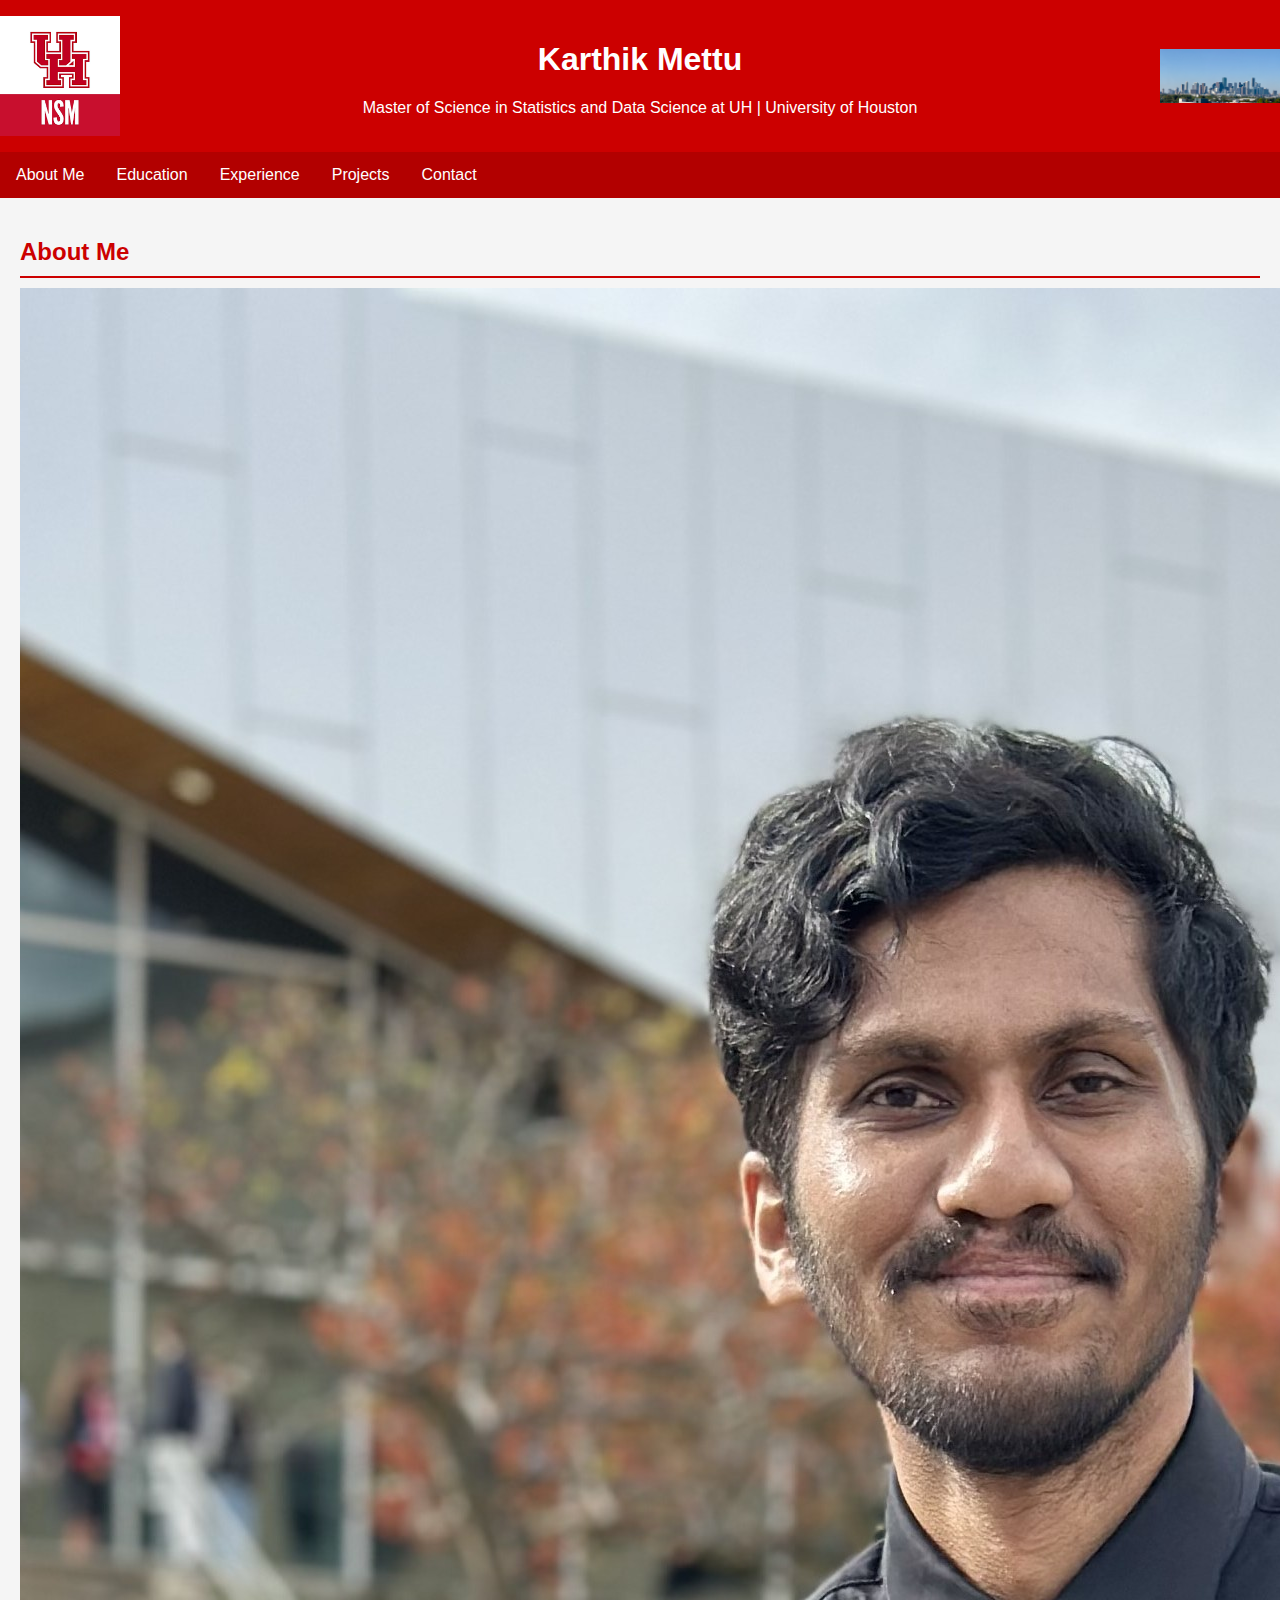
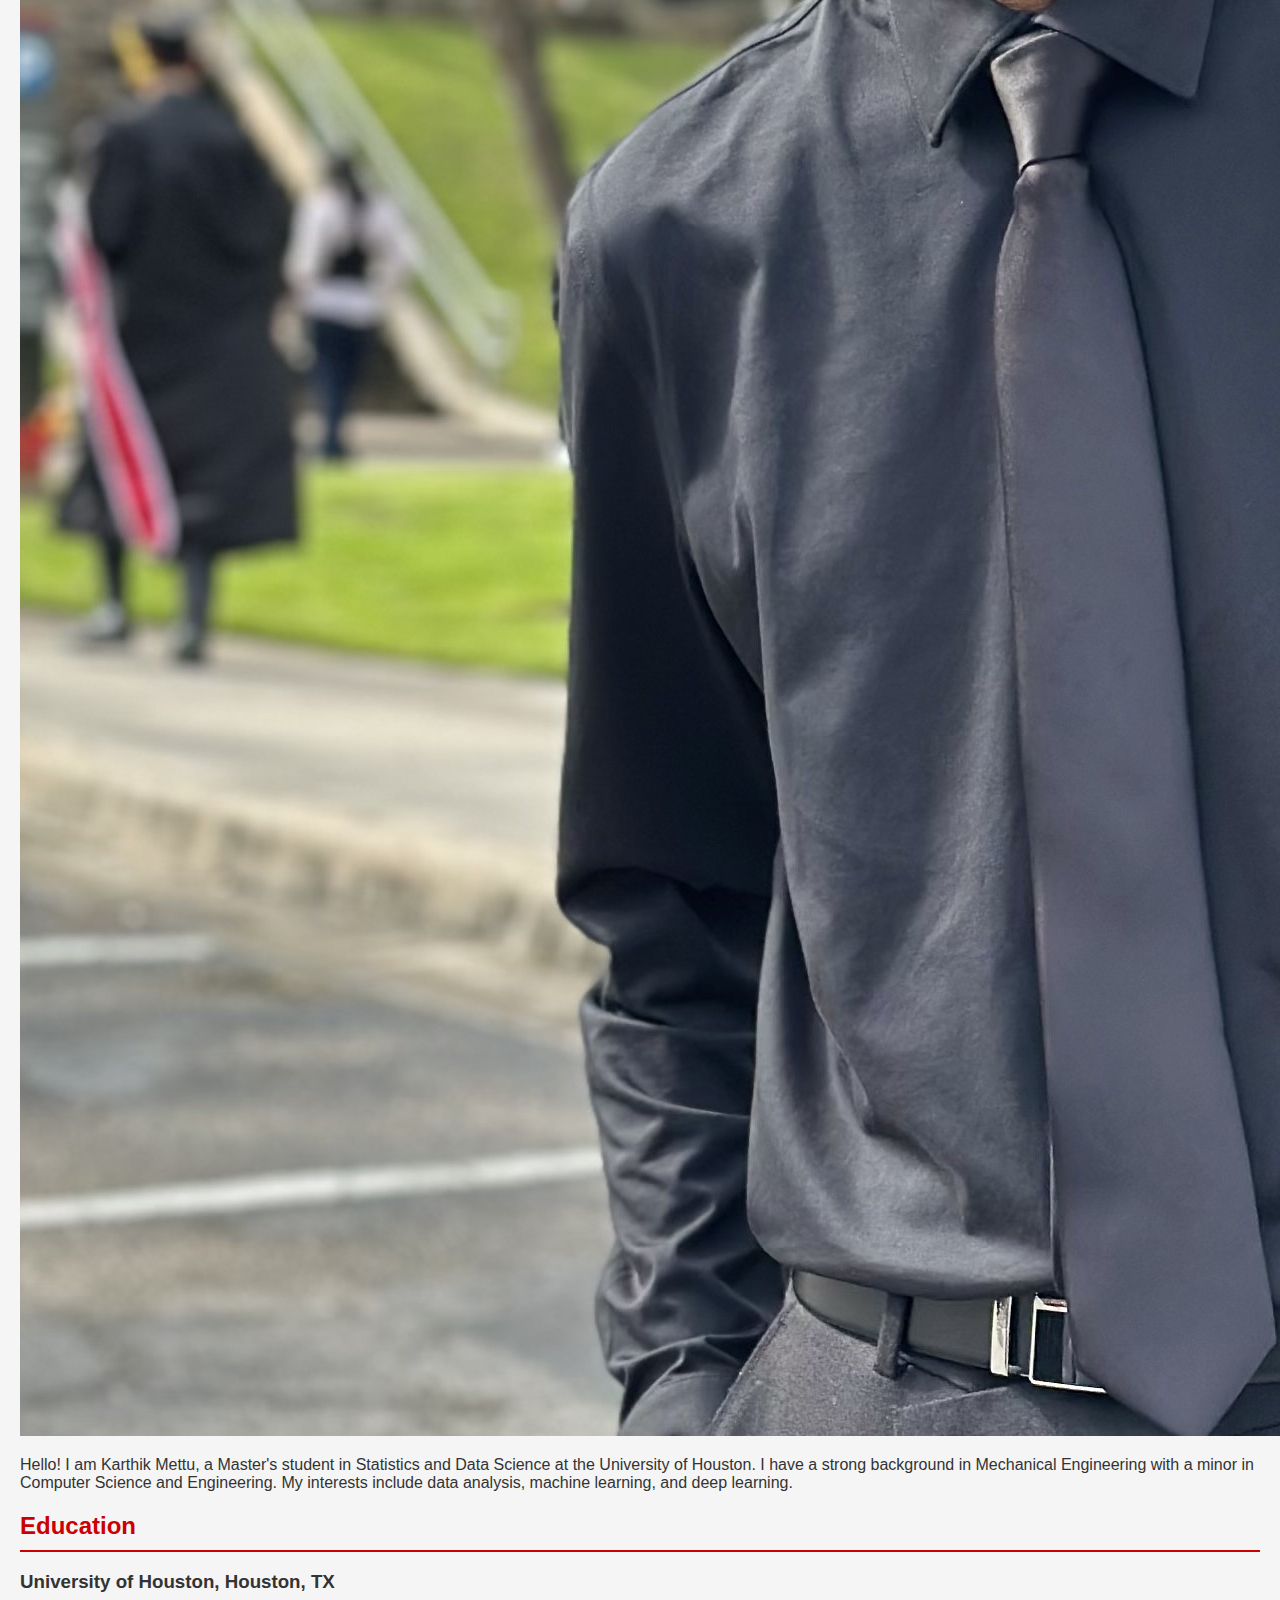
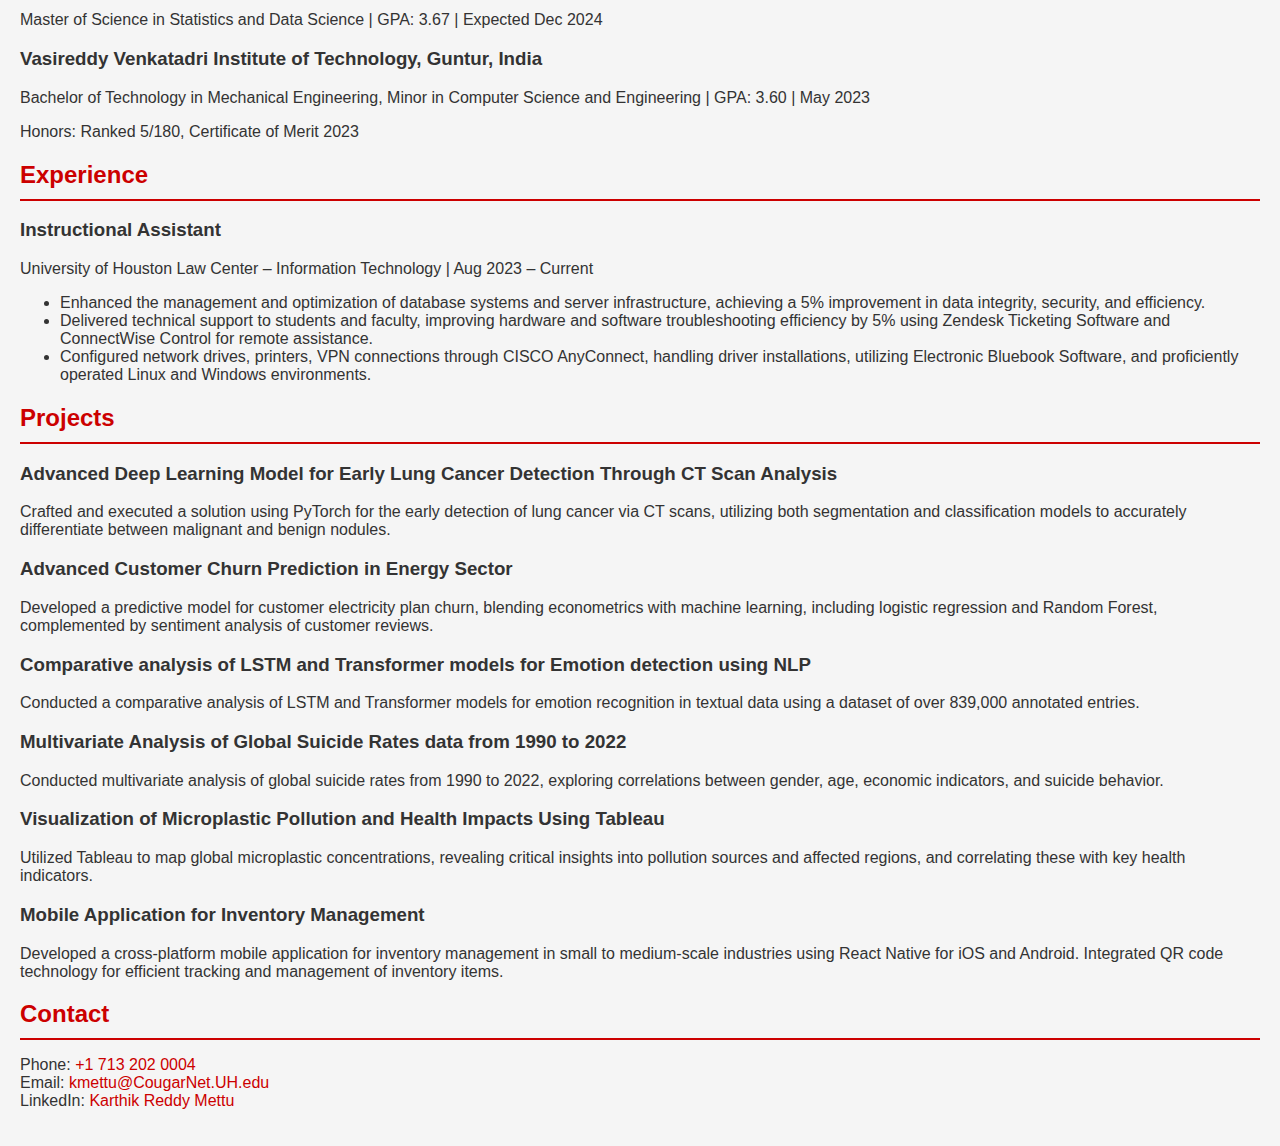
==== commit 0d7868e4: "Update index.html" ====
--- a/index.html
+++ b/index.html
@@ -12,7 +12,7 @@
             <img src="NSM_Logo.png" alt="UH NSM Logo" id="logo">
             <div>
                 <h1>Karthik Mettu</h1>
-                <p>Master of Science in Statistics and Data Science | University of Houston</p>
+                <p>Master of Science in Statistics and Data Science at UH | University of Houston</p>
             </div>
             <img src="Downtown_Houston_Click.jpg" alt="Downtown image" id="downtown">
         </div>
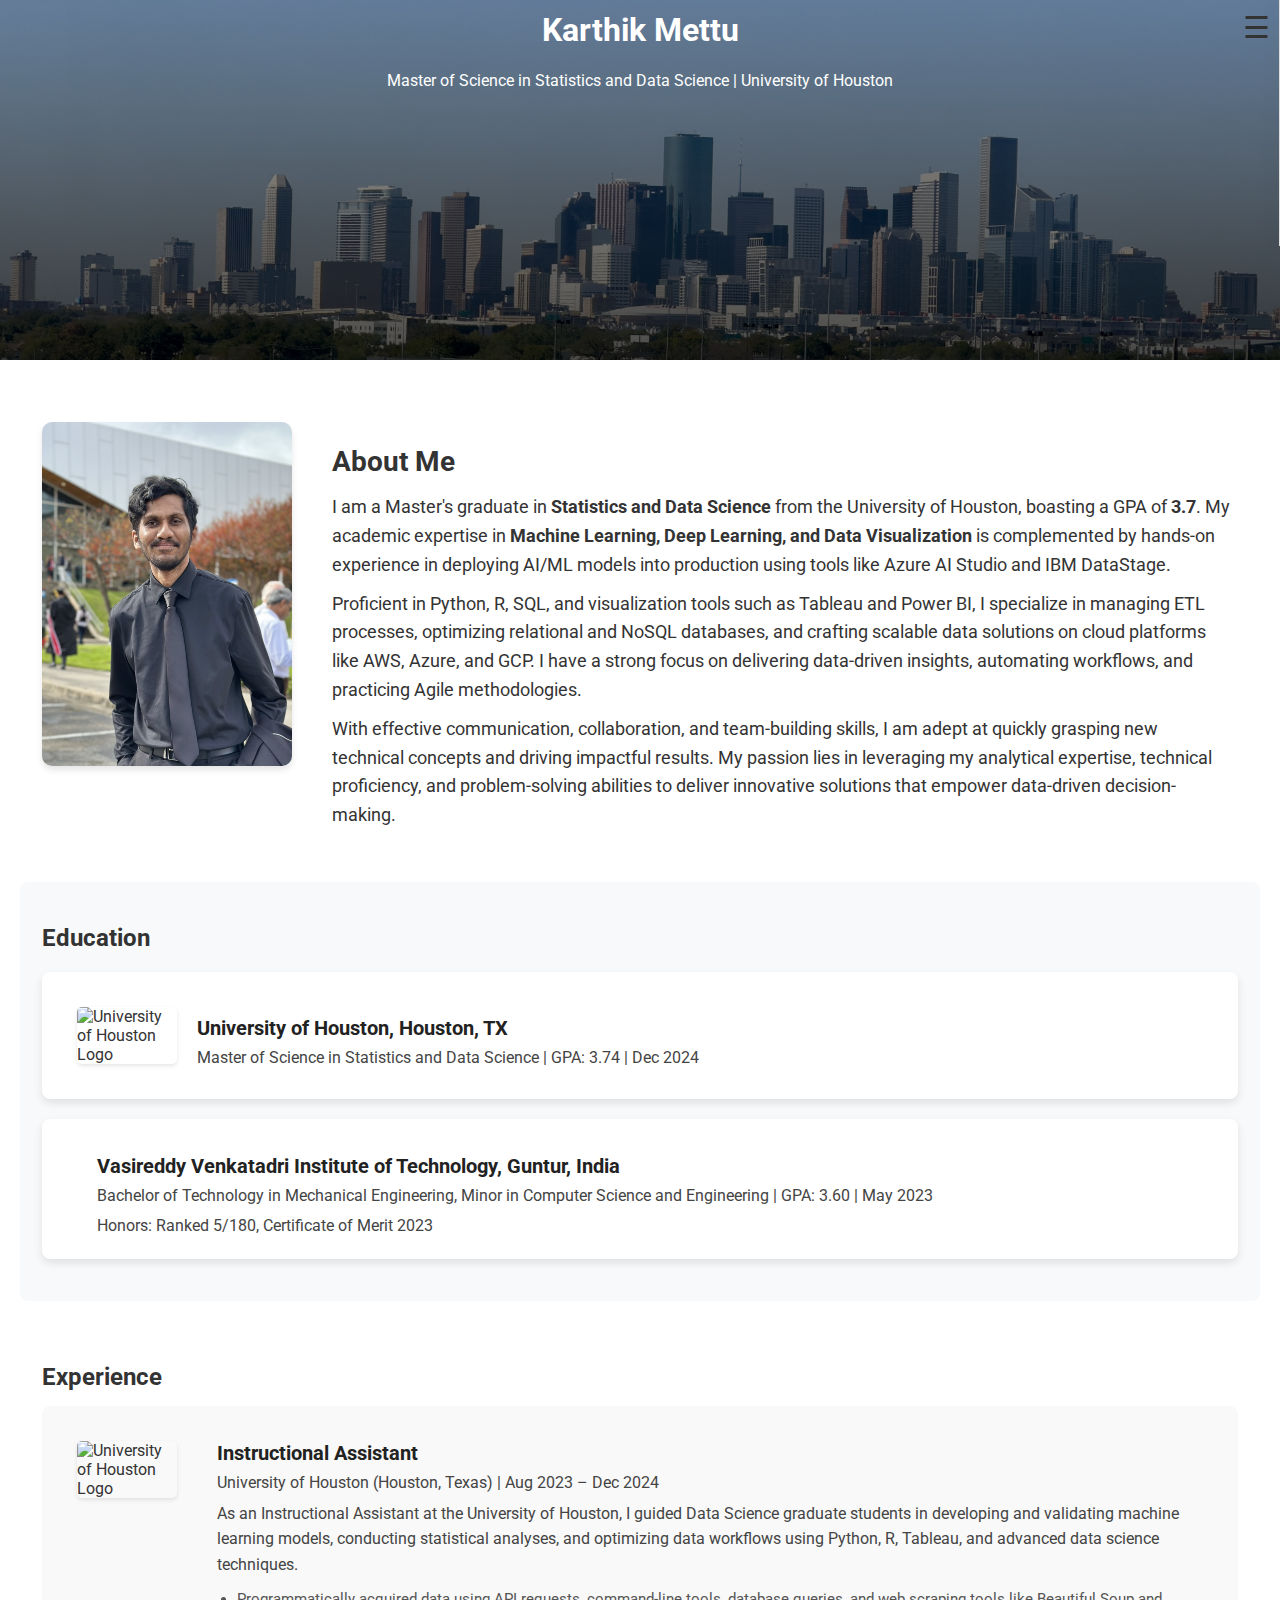
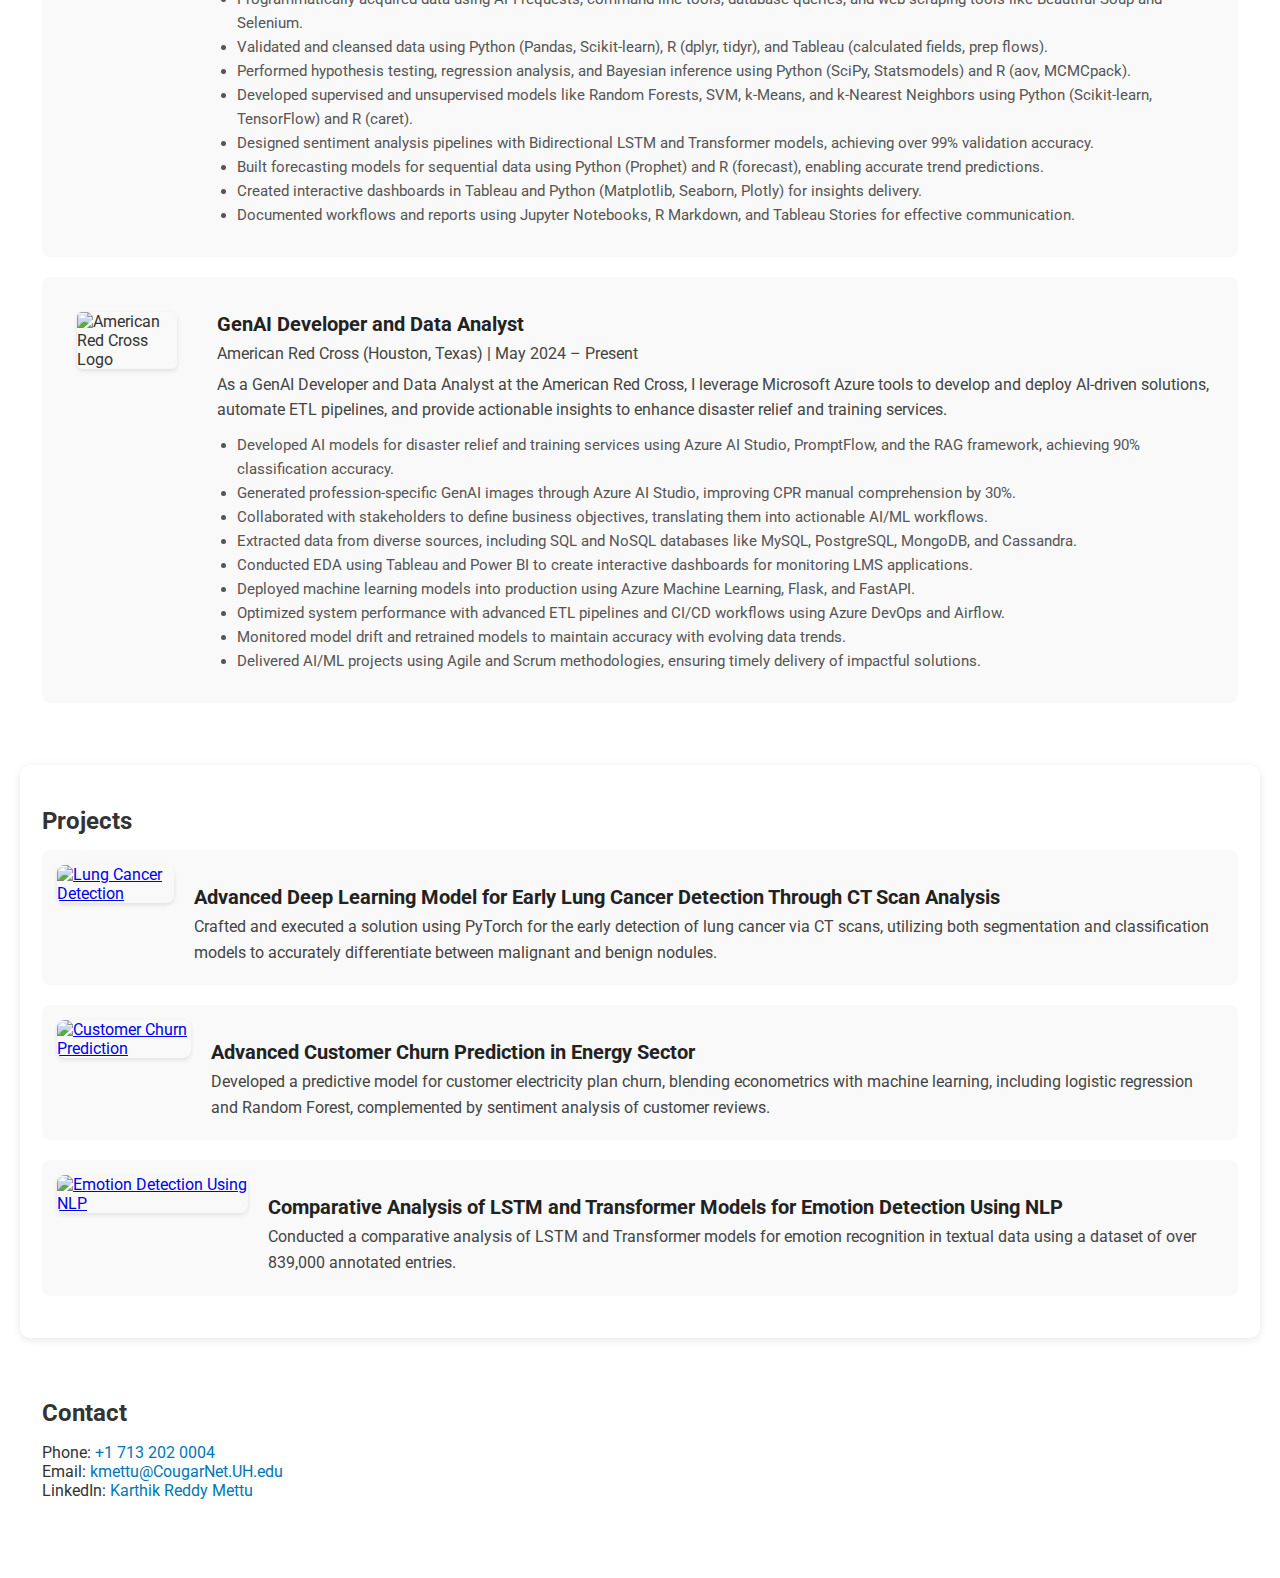
==== commit a05bc8cc: "Add files via upload" ====
--- a/index.html
+++ b/index.html
@@ -5,65 +5,198 @@
     <meta name="viewport" content="width=device-width, initial-scale=1.0">
     <title>Karthik Mettu - Personal Webpage</title>
     <link rel="stylesheet" href="styles.css">
+    
+
 </head>
 <body>
-    <header>
-        <div class="header-content">
-            <img src="NSM_Logo.png" alt="UH NSM Logo" id="logo">
-            <div>
-                <h1>Karthik Mettu</h1>
-                <p>Master of Science in Statistics and Data Science at UH | University of Houston</p>
-            </div>
-            <img src="Downtown_Houston_Click.jpg" alt="Downtown image" id="downtown">
-        </div>
-    </header>
-    <nav>
+    <div id="mySidenav" class="sidenav">
         <a href="#about">About Me</a>
         <a href="#education">Education</a>
         <a href="#experience">Experience</a>
         <a href="#projects">Projects</a>
         <a href="#contact">Contact</a>
-    </nav>
+    </div>
+    <span style="font-size:30px; cursor:pointer; position:fixed; right:10px; top:10px; z-index:2000;" onclick="toggleNav()">☰</span>
+
+
+    <header class="header-background">
+        <div class="header-content">
+            <div>
+                <h1>Karthik Mettu</h1>
+                <p>Master of Science in Statistics and Data Science | University of Houston</p>
+            </div>
+        </div>
+    </header>
     <div class="container">
-             <section id="about">
-            <h2 class="section-title">About Me</h2>
-            <img src="Website_Cover_Pic.jpg" alt="Website Cover PIC" class="cover-pic">
-            <p>Hello! I am Karthik Mettu, a Master's student in Statistics and Data Science at the University of Houston. I have a strong background in Mechanical Engineering with a minor in Computer Science and Engineering. My interests include data analysis, machine learning, and deep learning.</p>
+        <!-- Your sections go here -->
+        <!-- Sections for About Me, Education, etc., go here -->
+        
+        <section id="about" class="section">
+            <div class="about-container">
+                <img src="Website_Cover_Pic.jpg" alt="Profile Picture" class="cover-pic">
+                <div class="about-text">
+                    <h2>About Me</h2>
+                    <p>
+                        I am a Master's graduate in<strong> Statistics and Data Science</strong> from the University of Houston, boasting a GPA of <strong>3.7</strong>. My academic expertise in <strong>Machine Learning, Deep Learning, and Data Visualization</strong> is complemented by hands-on experience in deploying AI/ML models into production using tools like Azure AI Studio and IBM DataStage.
+                    </p>
+                    <p>
+                        Proficient in Python, R, SQL, and visualization tools such as Tableau and Power BI, I specialize in managing ETL processes, optimizing relational and NoSQL databases, and crafting scalable data solutions on cloud platforms like AWS, Azure, and GCP. I have a strong focus on delivering data-driven insights, automating workflows, and practicing Agile methodologies.
+                    </p>
+                    <p>
+                        With effective communication, collaboration, and team-building skills, I am adept at quickly grasping new technical concepts and driving impactful results. My passion lies in leveraging my analytical expertise, technical proficiency, and problem-solving abilities to deliver innovative solutions that empower data-driven decision-making.
+                    </p>
+                    
+                </div>
+            </div>
         </section>
-        <section id="education">
-            <h2 class="section-title">Education</h2>
-            <h3>University of Houston, Houston, TX</h3>
-            <p>Master of Science in Statistics and Data Science | GPA: 3.67 | Expected Dec 2024</p>
-            <h3>Vasireddy Venkatadri Institute of Technology, Guntur, India</h3>
-            <p>Bachelor of Technology in Mechanical Engineering, Minor in Computer Science and Engineering | GPA: 3.60 | May 2023</p>
-            <p>Honors: Ranked 5/180, Certificate of Merit 2023</p>
+        
+        
+        
+        
+        
+        
+        
+            
+
+        
+        <section id="education" class="section">
+            <h2>Education</h2>
+            <div class="education-entry">
+                
+                <div class="logo-container">
+                    <img src="D:\MSDS UH FALL 23\Personal Website\NSM_Logo.png" alt="University of Houston Logo" style="width:100px;">
+                </div>
+                <div class="text-content">
+                    <h3>University of Houston, Houston, TX</h3>
+                    <p>Master of Science in Statistics and Data Science | GPA: 3.74 | Dec 2024</p>
+                </div>
+            </div>
+            <div class="education-entry">
+                <div class="logo-container">
+                   
+                </div>
+                <div class="text-content">
+                    <h3>Vasireddy Venkatadri Institute of Technology, Guntur, India</h3>
+                    <p>Bachelor of Technology in Mechanical Engineering, Minor in Computer Science and Engineering | GPA: 3.60 | May 2023</p>
+                    <p>Honors: Ranked 5/180, Certificate of Merit 2023</p>
+                </div>
+            </div>
         </section>
-        <section id="experience">
-            <h2 class="section-title">Experience</h2>
-            <h3>Instructional Assistant</h3>
-            <p>University of Houston Law Center – Information Technology | Aug 2023 – Current</p>
-            <ul>
-                <li>Enhanced the management and optimization of database systems and server infrastructure, achieving a 5% improvement in data integrity, security, and efficiency.</li>
-                <li>Delivered technical support to students and faculty, improving hardware and software troubleshooting efficiency by 5% using Zendesk Ticketing Software and ConnectWise Control for remote assistance.</li>
-                <li>Configured network drives, printers, VPN connections through CISCO AnyConnect, handling driver installations, utilizing Electronic Bluebook Software, and proficiently operated Linux and Windows environments.</li>
-            </ul>
-        </section>
-        <section id="projects">
-            <h2 class="section-title">Projects</h2>
-            <h3>Advanced Deep Learning Model for Early Lung Cancer Detection Through CT Scan Analysis</h3>
-            <p>Crafted and executed a solution using PyTorch for the early detection of lung cancer via CT scans, utilizing both segmentation and classification models to accurately differentiate between malignant and benign nodules.</p>
-            <h3>Advanced Customer Churn Prediction in Energy Sector</h3>
-            <p>Developed a predictive model for customer electricity plan churn, blending econometrics with machine learning, including logistic regression and Random Forest, complemented by sentiment analysis of customer reviews.</p>
-            <h3>Comparative analysis of LSTM and Transformer models for Emotion detection using NLP</h3>
-            <p>Conducted a comparative analysis of LSTM and Transformer models for emotion recognition in textual data using a dataset of over 839,000 annotated entries.</p>
-            <h3>Multivariate Analysis of Global Suicide Rates data from 1990 to 2022</h3>
-            <p>Conducted multivariate analysis of global suicide rates from 1990 to 2022, exploring correlations between gender, age, economic indicators, and suicide behavior.</p>
-            <h3>Visualization of Microplastic Pollution and Health Impacts Using Tableau</h3>
-            <p>Utilized Tableau to map global microplastic concentrations, revealing critical insights into pollution sources and affected regions, and correlating these with key health indicators.</p>
-            <h3>Mobile Application for Inventory Management</h3>
-            <p>Developed a cross-platform mobile application for inventory management in small to medium-scale industries using React Native for iOS and Android. Integrated QR code technology for efficient tracking and management of inventory items.</p>
-        </section>
-        <section id="contact">
+        
+             
+                
+        
+        
+        
+            <section id="experience" class="section">
+                <h2 class="section-title">Experience</h2>
+            
+                <!-- Experience Entry 1: Instructional Assistant -->
+                <div class="experience-entry">
+                    <div class="logo-container">
+                        <img src="D:\MSDS UH FALL 23\Personal Website\uh_red.png" alt="University of Houston Logo" style="width:100px;">
+                    </div>
+                    <div class="text-content">
+                        <h3>Instructional Assistant</h3>
+                        <p>University of Houston (Houston, Texas) | Aug 2023 – Dec 2024</p>
+                        <p>
+                            As an Instructional Assistant at the University of Houston, I guided Data Science graduate students in developing and validating machine learning models, conducting statistical analyses, and optimizing data workflows using Python, R, Tableau, and advanced data science techniques.
+                        </p>
+                        <ul>
+                            <li>Programmatically acquired data using API requests, command-line tools, database queries, and web scraping tools like Beautiful Soup and Selenium.</li>
+                            <li>Validated and cleansed data using Python (Pandas, Scikit-learn), R (dplyr, tidyr), and Tableau (calculated fields, prep flows).</li>
+                            <li>Performed hypothesis testing, regression analysis, and Bayesian inference using Python (SciPy, Statsmodels) and R (aov, MCMCpack).</li>
+                            <li>Developed supervised and unsupervised models like Random Forests, SVM, k-Means, and k-Nearest Neighbors using Python (Scikit-learn, TensorFlow) and R (caret).</li>
+                            <li>Designed sentiment analysis pipelines with Bidirectional LSTM and Transformer models, achieving over 99% validation accuracy.</li>
+                            <li>Built forecasting models for sequential data using Python (Prophet) and R (forecast), enabling accurate trend predictions.</li>
+                            <li>Created interactive dashboards in Tableau and Python (Matplotlib, Seaborn, Plotly) for insights delivery.</li>
+                            <li>Documented workflows and reports using Jupyter Notebooks, R Markdown, and Tableau Stories for effective communication.</li>
+                        </ul>
+                    </div>
+                </div>
+            
+                <!-- Experience Entry 2: GenAI Developer and Data Analyst -->
+                <div class="experience-entry">
+                    <div class="logo-container">
+                        <img src="D:\MSDS UH FALL 23\Personal Website\red_cross.jpeg" alt="American Red Cross Logo" style="width:100px;">
+                    </div>
+                    <div class="text-content">
+                        <h3>GenAI Developer and Data Analyst</h3>
+                        <p>American Red Cross (Houston, Texas) | May 2024 – Present</p>
+                        <p>
+                            As a GenAI Developer and Data Analyst at the American Red Cross, I leverage Microsoft Azure tools to develop and deploy AI-driven solutions, automate ETL pipelines, and provide actionable insights to enhance disaster relief and training services.
+                        </p>
+                        <ul>
+                            <li>Developed AI models for disaster relief and training services using Azure AI Studio, PromptFlow, and the RAG framework, achieving 90% classification accuracy.</li>
+                            <li>Generated profession-specific GenAI images through Azure AI Studio, improving CPR manual comprehension by 30%.</li>
+                            <li>Collaborated with stakeholders to define business objectives, translating them into actionable AI/ML workflows.</li>
+                            <li>Extracted data from diverse sources, including SQL and NoSQL databases like MySQL, PostgreSQL, MongoDB, and Cassandra.</li>
+                            <li>Conducted EDA using Tableau and Power BI to create interactive dashboards for monitoring LMS applications.</li>
+                            <li>Deployed machine learning models into production using Azure Machine Learning, Flask, and FastAPI.</li>
+                            <li>Optimized system performance with advanced ETL pipelines and CI/CD workflows using Azure DevOps and Airflow.</li>
+                            <li>Monitored model drift and retrained models to maintain accuracy with evolving data trends.</li>
+                            <li>Delivered AI/ML projects using Agile and Scrum methodologies, ensuring timely delivery of impactful solutions.</li>
+                        </ul>
+                    </div>
+                </div>
+            </section>
+            
+        
+            <section id="projects" class="section">
+                <h2 class="section-title">Projects</h2>
+            
+                <!-- Project 1 -->
+                <div class="project-entry">
+                    <a href="https://github.com/your-repo/Lung-Cancer-Detection" target="_blank">
+                        <img src="path_to_cover_image_1.jpg" alt="Lung Cancer Detection" class="project-cover">
+                    </a>
+                    <div class="text-content">
+                        <h3>Advanced Deep Learning Model for Early Lung Cancer Detection Through CT Scan Analysis</h3>
+                        <p>
+                            Crafted and executed a solution using PyTorch for the early detection of lung cancer via CT scans,
+                            utilizing both segmentation and classification models to accurately differentiate between malignant
+                            and benign nodules.
+                        </p>
+                    </div>
+                </div>
+            
+                <!-- Project 2 -->
+                <div class="project-entry">
+                    <a href="https://github.com/your-repo/Customer-Churn-Prediction" target="_blank">
+                        <img src="path_to_cover_image_2.jpg" alt="Customer Churn Prediction" class="project-cover">
+                    </a>
+                    <div class="text-content">
+                        <h3>Advanced Customer Churn Prediction in Energy Sector</h3>
+                        <p>
+                            Developed a predictive model for customer electricity plan churn, blending econometrics with machine
+                            learning, including logistic regression and Random Forest, complemented by sentiment analysis of
+                            customer reviews.
+                        </p>
+                    </div>
+                </div>
+            
+                <!-- Project 3 -->
+                <div class="project-entry">
+                    <a href="https://github.com/your-repo/Emotion-Detection-NLP" target="_blank">
+                        <img src="path_to_cover_image_3.jpg" alt="Emotion Detection Using NLP" class="project-cover">
+                    </a>
+                    <div class="text-content">
+                        <h3>Comparative Analysis of LSTM and Transformer Models for Emotion Detection Using NLP</h3>
+                        <p>
+                            Conducted a comparative analysis of LSTM and Transformer models for emotion recognition in textual data
+                            using a dataset of over 839,000 annotated entries.
+                        </p>
+                    </div>
+                </div>
+            
+                <!-- Add more projects here with the same structure -->
+            </section>
+            
+        
+       
+
+
+        <section id="contact" class="section"> 
             <h2 class="section-title">Contact</h2>
             <p class="contact-info">
                 Phone: <a href="tel:+17132020004">+1 713 202 0004</a><br>
@@ -74,5 +207,6 @@
         <!-- Other sections remain unchanged -->
     </div>
     <script src="scripts.js"></script>
+
 </body>
 </html>
--- a/styles.css
+++ b/styles.css
@@ -1,52 +1,473 @@
+@import url('https://fonts.googleapis.com/css2?family=Open+Sans:wght@300;400;700&display=swap');
+@import url('https://fonts.googleapis.com/css2?family=Roboto:wght@300;400;700&display=swap');
+
+
 body {
-    font-family: Arial, sans-serif;
+    font-family: 'Roboto', sans-serif;
     margin: 0;
     padding: 0;
-    background-color: #f5f5f5;
+    background-color: #fff;
     color: #333;
 }
-header {
-    background-color: #cc0000;
+
+.header-background {
+    background: url('path_to_your_background_image.jpg') no-repeat center center;
+    background-size: cover;
     color: #fff;
-    padding: 1em 0;
+    padding: 180px 50px;
+    position: relative;
+    overflow: hidden;
+}
+
+
+.header-background {
+    background: url('Downtown_Houston_Click_Cropped.jpg') no-repeat center center;
+    background-size: cover;
+    color: #fff;
+    padding: 180px 50px;
+    position: relative;
+    overflow: hidden;
+}
+
+.header-background::before {
+    content: "";
+    position: absolute;
+    top: 0;
+    right: 0;
+    bottom: 0;
+    left: 0;
+    background: linear-gradient(to bottom, rgba(0,0,0,0.3) 0%, rgba(0,0,0,0.7) 100%);
+    z-index: 0;
+}
+
+.header-content {
+    position: relative;
+    display: flex;
+    justify-content: center;
+    align-items: center;
+    width: 100%;
     text-align: center;
-}
-.header-content {
-    display: flex;
-    justify-content: space-between;
-    align-items: center;
-}
-header img {
-    max-width: 120px;
-}
+    z-index: 1;
+    padding: 10px 0;
+    margin-top: -200px;
+}
+
 nav {
-    background-color: #b20000;
-    overflow: hidden;
-}
+    position: sticky;
+    top: 0;
+    background-color: rgba(0, 0, 0, 0.75);
+    z-index: 1000;
+    width: 100%;
+}
+
 nav a {
     float: left;
     display: block;
     color: #fff;
     text-align: center;
-    padding: 14px 16px;
+    padding: 14px 30px;
     text-decoration: none;
-}
+    margin-right: 10px;
+    text-shadow: 0 1px 3px rgba(0, 0, 0, 0.5);
+    transition: background-color 0.3s, transform 0.3s;
+}
+
 nav a:hover {
-    background-color: #dd0000;
-}
+    background-color: #e63946;
+    transform: translateY(-2px);
+}
+
 .container {
     padding: 20px;
 }
-.section-title {
-    color: #cc0000;
-    border-bottom: 2px solid #cc0000;
-    padding-bottom: 10px;
-    margin-bottom: 10px;
-}
+
+.flex-container {
+    display: flex;
+    align-items: center;
+    justify-content: flex-start;
+    width: 100%;
+}
+
+
+
 .contact-info a {
-    color: #cc0000;
+    color: #0077b6;
     text-decoration: none;
 }
+
 .contact-info a:hover {
     text-decoration: underline;
 }
+
+.sidenav {
+    width: 0;
+    height: auto;
+    position: fixed;
+    right: 0;
+    top: 0;
+    background-color: rgba(255, 255, 255, 0.95);
+    overflow-x: hidden;
+    transition: width 0.5s;
+    padding-top: 20px;
+    box-shadow: -5px 0 15px rgba(0, 0, 0, 0.2);
+    border-left: 1px solid #ddd;
+    z-index: 2000;
+}
+
+.sidenav a {
+    padding: 10px 15px;
+    text-decoration: none;
+    font-size: 18px;
+    color: #333;
+    display: block;
+    transition: color 0.3s, background-color 0.3s;
+}
+
+.sidenav a:hover {
+    color: #000;
+    background-color: #e0e0e0;
+}
+
+#mySidenav:hover {
+    background-color: rgba(255, 255, 255, 1);
+}
+
+span {
+    font-size: 30px;
+    cursor: pointer;
+    position: fixed;
+    right: 10px;
+    top: 10px;
+    z-index: 2100;
+}
+
+#education {
+    background-color: #f8f9fa;
+    padding: 20px;
+    border-radius: 8px;
+}
+
+#education .section-title {
+    color: #2c3e50;
+    border-bottom: 2px solid #2980b9;
+    padding-bottom: 10px;
+    margin-bottom: 20px;
+    font-size: 24px; /* Ensure visibility and distinction */
+}
+
+.education-entry {
+    display: flex;
+    align-items: center;
+    background-color: #ffffff;
+    padding: 15px;
+    border-radius: 8px;
+    box-shadow: 0 4px 8px rgba(0,0,0,0.1);
+    margin-bottom: 20px;
+}
+
+.logo-container {
+    padding: 20px;
+    display: flex;
+    justify-content: center;
+    align-items: center;
+}
+
+.university-logo {
+    width: 100px;
+    height: auto;
+    border-radius: 50%;
+}
+
+.text-content {
+    flex-grow: 1;
+}
+
+.text-content h3 {
+    color: #34495e;
+    font-size: 18px;
+}
+
+.text-content p {
+    color: #7f8c8d;
+    font-size: 16px;
+    line-height: 1.6;
+}
+
+/* Base styles for sections */
+
+
+/* Hover styles to focus a section */
+/* Base styles for sections */
+/* Base styles for sections */
+/* Base styles for sections */
+.section {
+    background-color: #ffffff;  /* White background for clarity */
+    padding: 20px;
+    margin-bottom: 20px;
+    border-radius: 8px;
+    border: 2px solid transparent; /* Maintain layout consistency */
+    box-shadow: 0 2px 6px rgba(0,0,0,0.1); /* Subtle shadow for depth */
+    transition: transform 0.3s ease, box-shadow 0.3s ease, border-color 0.3s ease; /* Smooth transitions */
+}
+
+/* Hover styles to focus a section */
+.section:hover {
+    transform: scale(1.03);  /* Slightly enlarge the section */
+    box-shadow: 0 4px 12px rgba(0,0,0,0.15);  /* Enhanced shadow for a "lifted" effect */
+    background-color: #f9f9f9;  /* Very light grey background to subtly highlight */
+    background: linear-gradient(to right, #AFCBFF, #E0FFFF); /* Gradient from pastel blue to light cyan */
+    border-color: #B0E0E6; /* Complementary soft cyan border */
+}
+
+	
+}
+
+
+
+
+
+
+/* About Section */
+/* Container for About Section */
+
+/* General Body Styling */
+body {
+    font-family: 'Roboto', sans-serif;
+    margin: 0;
+    padding: 0;
+    background-color: #ffffff; /* White background */
+    color: #333; /* Default text color */
+}
+
+/* About Section Styling */
+.section {
+    padding: 20px; /* Unified padding for the section */
+    margin: 20px auto; /* Center section and add margin around */
+    background-color: #ffffff; /* Default white background */
+    border-radius: 10px; /* Smooth rounded corners */
+    box-shadow: none; /* No shadow by default */
+    max-width: 1200px; /* Centered content with restricted width */
+    transition: all 0.3s ease; /* Smooth transition for hover effect */
+}
+
+/* Hover Effect for Section */
+.section:hover {
+    background: linear-gradient(to right, #AFCBFF, #E0FFFF); /* Light gradient on hover */
+    box-shadow: 0 4px 12px rgba(0, 0, 0, 0.2); /* Add shadow on hover */
+    transform: scale(1.02); /* Slight zoom effect */
+}
+
+/* About Container */
+.about-container {
+    display: flex; /* Align items horizontally */
+    flex-direction: row; /* Ensure horizontal layout */
+    align-items: flex-start; /* Align items to the top */
+    justify-content: flex-start; /* Align items to the left */
+    gap: 40px; /* Add space between the image and the text */
+}
+
+/* Image Styling */
+.cover-pic {
+    width: 250px; /* Fixed image width */
+    height: auto; /* Maintain aspect ratio */
+    border-radius: 10px; /* Rounded image corners */
+    object-fit: cover; /* Ensure proper image fit */
+    flex-shrink: 0; /* Prevent the image from shrinking */
+    box-shadow: 0 4px 6px rgba(0, 0, 0, 0.1); /* Subtle shadow for the image */
+}
+
+/* Text Styling */
+.about-text {
+    flex: 1; /* Allow the text container to fill remaining space */
+    max-width: 900px; /* Restrict the width of the text */
+}
+
+.about-text h2 {
+    margin-bottom: 15px;
+    font-size: 28px; /* Larger font size for the heading */
+    font-weight: bold;
+    color: #333; /* Darker text color for contrast */
+}
+
+.about-text p {
+    margin: 10px 0;
+    font-size: 18px; /* Slightly larger font size */
+    line-height: 1.6; /* Increase line height for readability */
+}
+
+/* Responsive Adjustments */
+@media (max-width: 768px) {
+    .about-container {
+        flex-direction: column; /* Stack the image and text vertically */
+        align-items: center; /* Center align the items */
+        text-align: center; /* Center align text */
+    }
+
+    .cover-pic {
+        width: 200px; /* Adjust image size for smaller screens */
+        margin-bottom: 20px; /* Add space below the image */
+    }
+
+    .about-text {
+        max-width: 100%; /* Allow text to take the full width */
+    }
+}
+
+/* General Styling for the Section */
+
+
+/* Section Title */
+.section-title {
+    font-size: 24px;
+    font-weight: bold;
+    margin-bottom: 15px;
+    color: #333; /* Dark text for good readability */
+}
+
+/* Experience Entry */
+.experience-entry {
+    display: flex;
+    align-items: flex-start;
+    gap: 20px;
+    margin-bottom: 20px;
+    padding: 15px;
+    border-radius: 8px; /* Smooth rounded corners */
+    background-color: #f9f9f9; /* Light gray background for default state */
+    transition: all 0.3s ease; /* Smooth hover transition */
+}
+
+/* Hover Effect for Experience Entry */
+.experience-entry:hover {
+    background-color: #e6f4ff; /* Light blue background for hover state */
+    box-shadow: 0 4px 12px rgba(0, 0, 0, 0.15); /* Slightly elevated shadow */
+    transform: scale(1.02); /* Slight zoom on hover */
+}
+
+/* Logo Styling */
+.logo-container img {
+    width: 80px; /* Smaller logo size for minimalistic look */
+    height: auto;
+    border-radius: 5px; /* Slightly rounded logo edges */
+    box-shadow: 0 2px 4px rgba(0, 0, 0, 0.1); /* Subtle shadow for logos */
+}
+
+/* Text Content Styling */
+.text-content h3 {
+    font-size: 20px;
+    font-weight: bold;
+    margin-bottom: 5px;
+    color: #222; /* Slightly darker text for better readability */
+}
+
+.text-content p {
+    margin: 5px 0;
+    font-size: 16px;
+    line-height: 1.6;
+    color: #444; /* Neutral gray for body text */
+}
+
+.text-content ul {
+    margin-top: 10px;
+    padding-left: 20px;
+    font-size: 15px;
+    line-height: 1.6;
+    color: #555; /* Slightly darker gray for list items */
+}
+
+/* Responsive Design */
+@media (max-width: 768px) {
+    .experience-entry {
+        flex-direction: column; /* Stack content vertically on small screens */
+        align-items: center; /* Center-align items */
+        text-align: center;
+    }
+
+    .logo-container img {
+        width: 60px; /* Smaller logos for smaller screens */
+        margin-bottom: 10px;
+    }
+
+    .text-content h3 {
+        font-size: 18px;
+    }
+
+    .text-content ul {
+        text-align: left; /* Keep list alignment consistent */
+    }
+}
+
+
+/* General Styling for Project Section */
+#projects {
+    padding: 20px;
+    margin: 20px auto;
+    max-width: 1200px;
+    background-color: #ffffff;
+    border-radius: 10px;
+    box-shadow: 0 2px 8px rgba(0, 0, 0, 0.1);
+}
+
+/* Styling for Project Entries */
+.project-entry {
+    display: flex;
+    align-items: flex-start;
+    gap: 20px;
+    margin-bottom: 20px;
+    padding: 15px;
+    border-radius: 8px;
+    background-color: #f9f9f9;
+    transition: all 0.3s ease;
+}
+
+/* Hover Effect for Project Entry */
+.project-entry:hover {
+    background-color: #e6f4ff;
+    box-shadow: 0 4px 12px rgba(0, 0, 0, 0.15);
+    transform: scale(1.02);
+}
+
+/* Cover Image Styling */
+.project-cover {
+    width: 200px;
+    height: 150px;
+    border-radius: 8px;
+    object-fit: cover;
+    box-shadow: 0 2px 4px rgba(0, 0, 0, 0.1);
+    transition: all 0.3s ease;
+}
+
+/* Hover Effect for Cover Image */
+.project-entry:hover .project-cover {
+    box-shadow: 0 4px 8px rgba(0, 0, 0, 0.2);
+    transform: scale(1.05);
+}
+
+/* Text Content Styling */
+.text-content h3 {
+    font-size: 20px;
+    font-weight: bold;
+    margin-bottom: 5px;
+    color: #222;
+}
+
+.text-content p {
+    margin: 5px 0;
+    font-size: 16px;
+    line-height: 1.6;
+    color: #444;
+}
+
+/* Responsive Design */
+@media (max-width: 768px) {
+    .project-entry {
+        flex-direction: column;
+        align-items: center;
+        text-align: center;
+    }
+
+    .project-cover {
+        width: 100%;
+        height: auto;
+        margin-bottom: 10px;
+    }
+}
